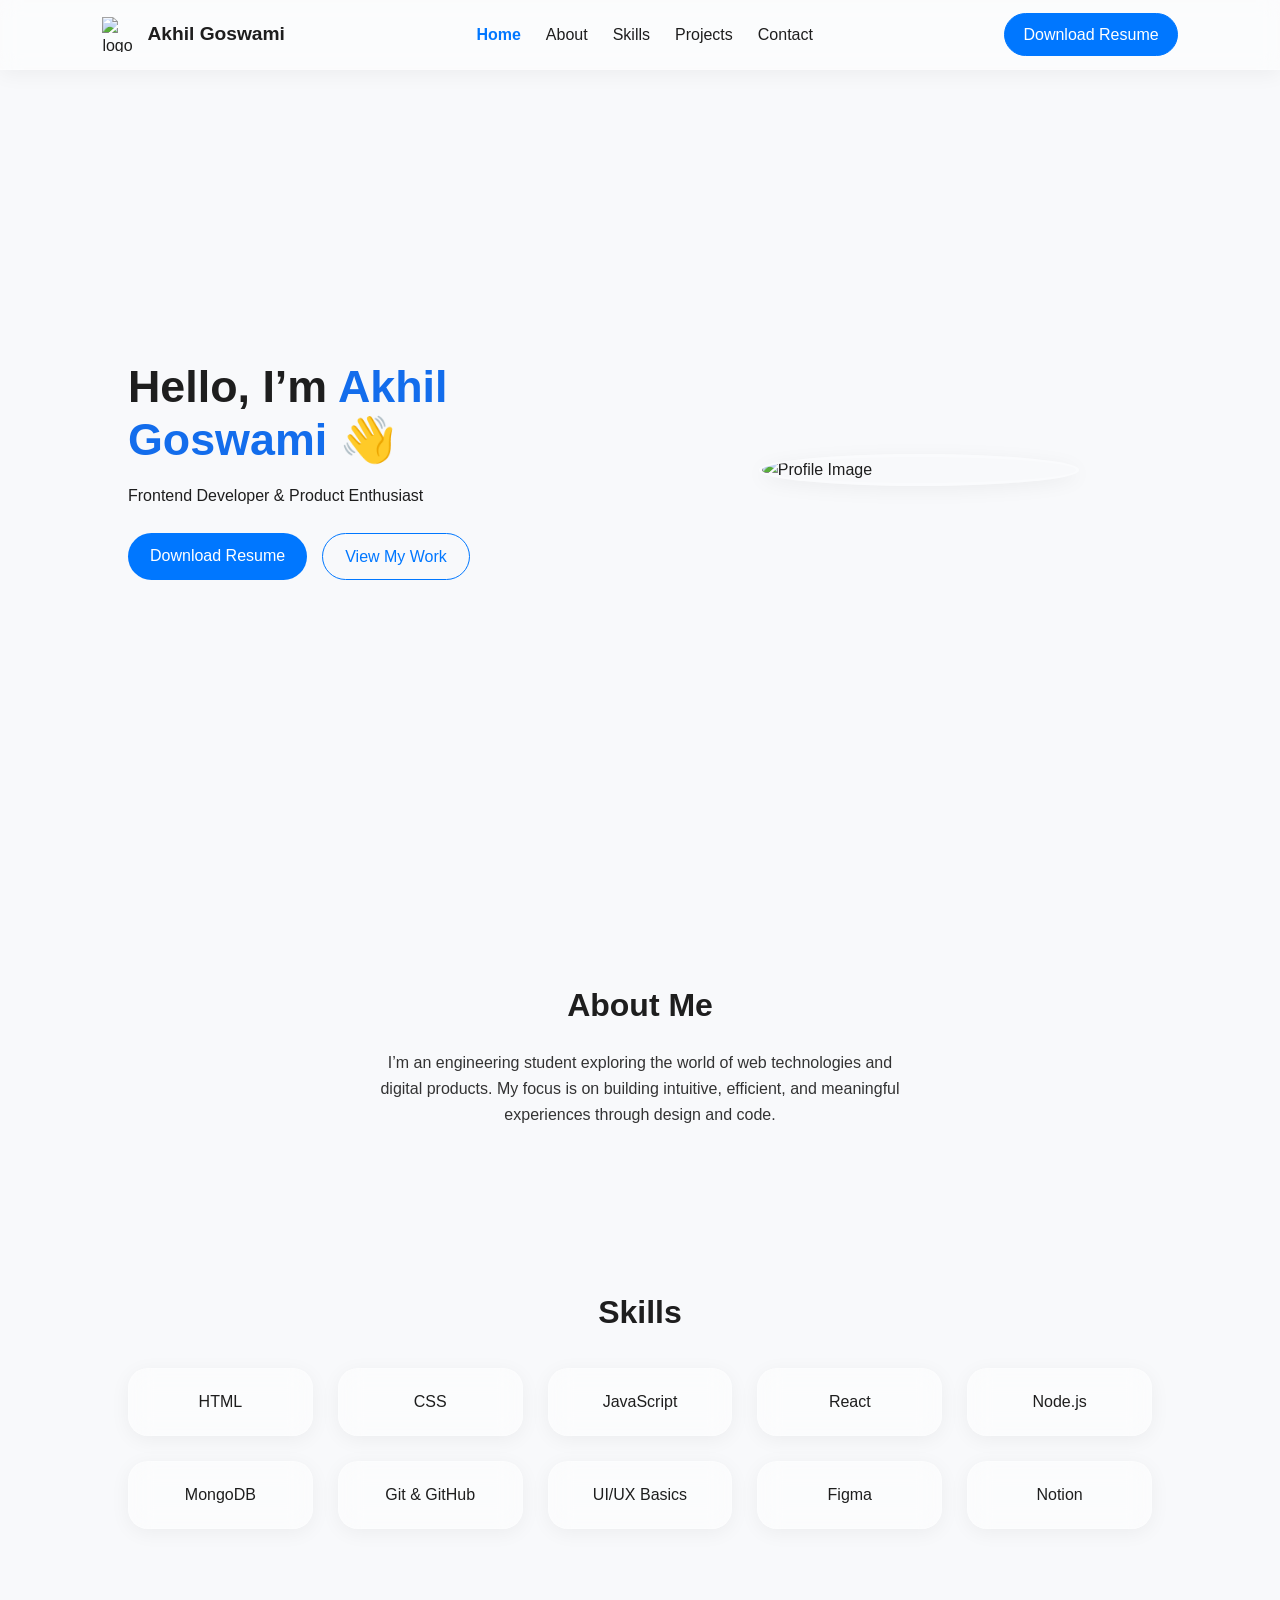
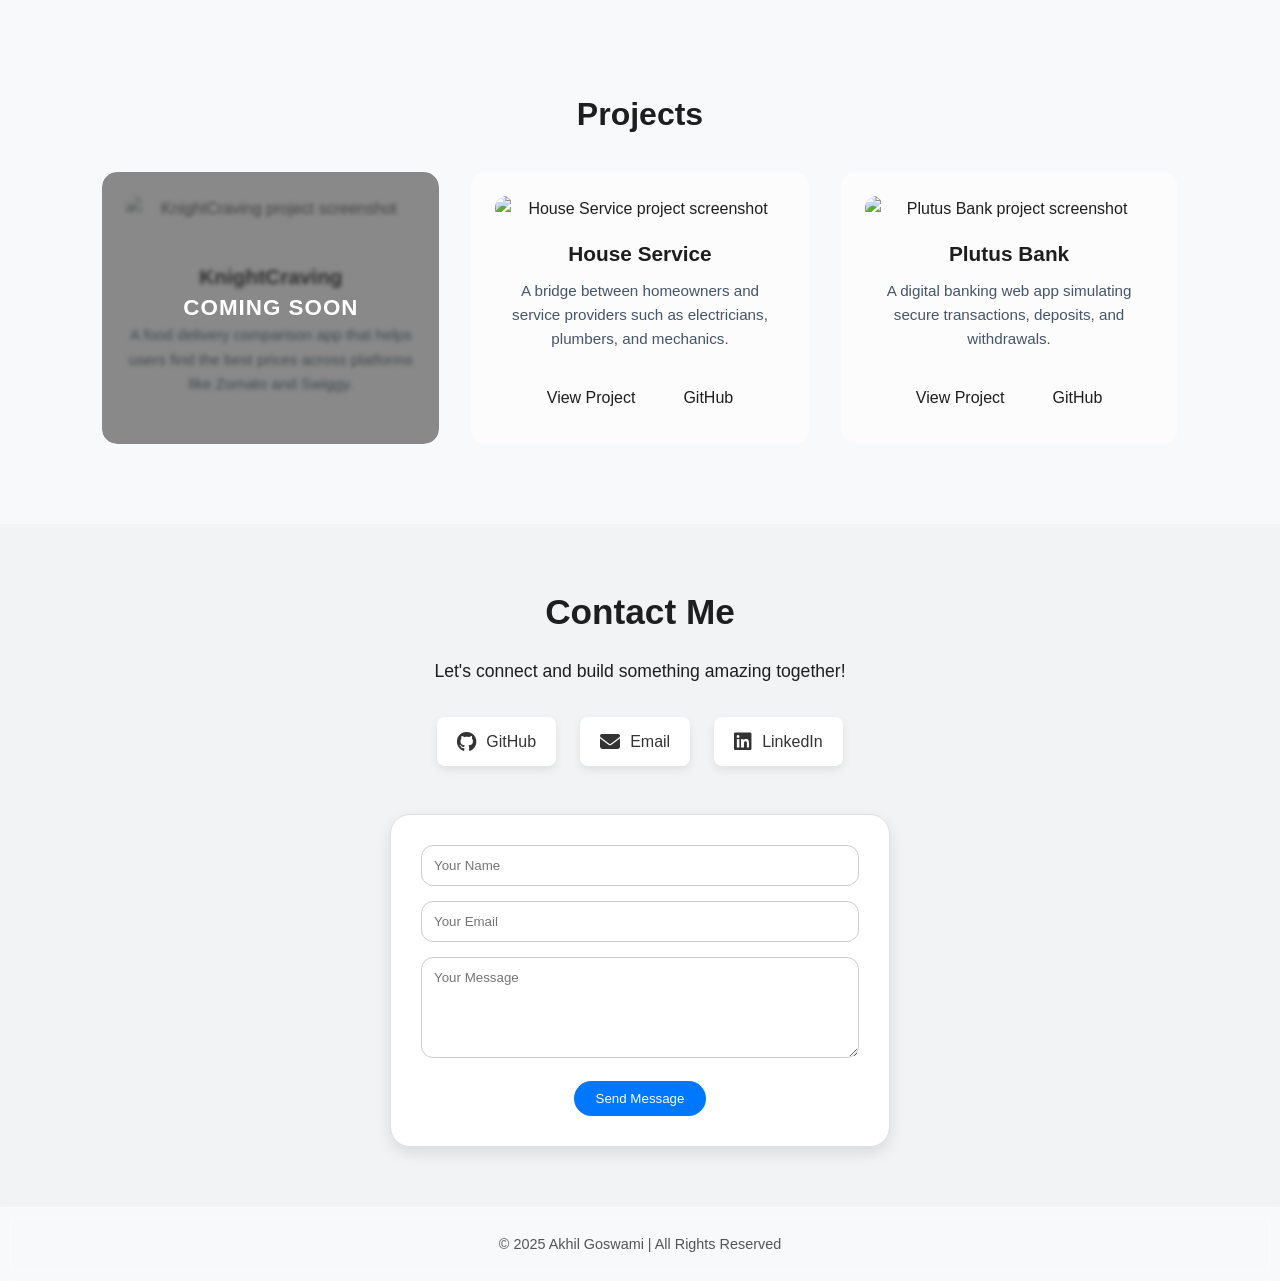
==== index.html @ 834f009c "Upload files" ====
<!DOCTYPE html>
<html lang="en">
<head>
  <meta charset="UTF-8" />
  <meta name="viewport" content="width=device-width, initial-scale=1.0" />
  <title>Akhil Goswami - Portfolio</title>
  <link rel="stylesheet" href="style.css">
  <link rel="shortcut icon" href="Assets/android-chrome-512x512.png" type="image/x-icon">
  <link rel="stylesheet" href="https://cdnjs.cloudflare.com/ajax/libs/font-awesome/6.5.0/css/all.min.css">
  <link rel="stylesheet" href="https://cdnjs.cloudflare.com/ajax/libs/font-awesome/6.5.0/css/all.min.css"
/>

</head>
<body>
  <!-- === NAVBAR === -->
  <header>
    <div class="logo">
      <img src="Assets/android-chrome-512x512.png" alt="logo">
      <h3>Akhil Goswami</h3>
    </div>
    <div class="nav-links">
      <a href="#home">Home</a>
      <a href="#about">About</a>
      <a href="#skills">Skills</a>
      <a href="#projects">Projects</a>
      <a href="#contact">Contact</a>
    </div>
    <a href="resume.pdf" class="resume-btn" download>Download Resume</a>
  </header>

  <!-- === HERO SECTION === -->
  <section id="home">
    <div class="hero-text">
      <h1>Hello, I’m <span style="color: #136dec;">Akhil Goswami</span> 👋</h1>
      <p>Frontend Developer & Product Enthusiast</p>
      <div class="hero-btns">
        <a href="resume.pdf" download>Download Resume</a>
        <a href="#projects">View My Work</a>
      </div>
    </div>
    <div class="hero-image">
      <img src="Assets/home_page_photo.png" alt="Profile Image" />
    </div>
  </section>

  <!-- === ABOUT SECTION === -->
  <section id="about">
    <h2>About Me</h2>
    <p>
      I’m an engineering student exploring the world of web technologies and digital products. My focus is on building intuitive, efficient, and meaningful experiences through design and code.
    </p>
  </section>

  <!-- === SKILLS SECTION === -->
  <section id="skills">
    <h2>Skills</h2>
    <div class="skills-grid">
      <div class="skill-card">HTML</div>
      <div class="skill-card">CSS</div>
      <div class="skill-card">JavaScript</div>
      <div class="skill-card">React</div>
      <div class="skill-card">Node.js</div>
      <div class="skill-card">MongoDB</div>
      <div class="skill-card">Git & GitHub</div>
      <div class="skill-card">UI/UX Basics</div>
      <div class="skill-card">Figma</div>
      <div class="skill-card">Notion</div>
    </div>
  </section>

  <!-- === PROJECTS SECTION === -->
  <section class="projects" id="projects">
    <h1 class="projects-h1">Projects</h1>
    <div class="projects-container">
        <div class="project-card wip">
          <img src="Assets/knhighCraving.jpeg" alt="KnightCraving project screenshot" class="project-img">
          <div class="overlay">Coming Soon</div>
          <h2 class="project-h2">KnightCraving</h2>
          <p class="project-p">A food delivery comparison app that helps users find the best prices across platforms like Zomato and Swiggy.</p>
        </div>
        <div class="project-card">
          <img src="Assets/house.png" alt="House Service project screenshot" class="project-img">
          <h2 class="project-h2">House Service</h2>
          <p class="project-p">A bridge between homeowners and service providers such as electricians, plumbers, and mechanics.</p>
          <div class="project-buttons">
              <a href="#" class="view-btn">View Project</a>
              <a href="#" class="github-btn">GitHub</a>
          </div>
        </div>
        <div class="project-card">
          <img src="Assets/bank.png" alt="Plutus Bank project screenshot" class="project-img">
          <h2 class="project-h2">Plutus Bank</h2>
          <p class="project-p">A digital banking web app simulating secure transactions, deposits, and withdrawals.</p>
          <div class="project-buttons">
              <a href="#" class="view-btn">View Project</a>
              <a href="#" class="github-btn">GitHub</a>
          </div>
        </div>
    </div>
  </section>

  <!-- === CONTACT SECTION === -->
<section id="contact">
  <h2>Contact Me</h2>
  <p>Let's connect and build something amazing together!</p>

  <!-- Contact Links -->
  <div class="contact-links">
    <a href="https://github.com/&#x41;&#x6B;&#x68;&#x69;&#x6C;&#x70;&#x61;&#x72;&#x69;&#x47;&#x6F;&#x73;&#x77;&#x61;&#x6D;&#x69;" target="_blank">
      <i class="fab fa-github"></i> GitHub
    </a>
    <a href="https://mail.google.com/mail/?view=cm&to=&#x61;&#x6B;&#x68;&#x69;&#x6C;&#x70;&#x61;&#x72;&#x69;&#x6B;&#x67;&#x6F;&#x73;&#x77;&#x61;&#x6D;&#x69;&commat;&#x67;&#x6D;&#x61;&#x69;&#x6C;&period;&#x63;&#x6F;&#x6D;" target="_blank">
    <i class="fas fa-envelope"></i> Email
    </a>
    <a href="https://www.linkedin.com/in/&#x61;&#x6B;&#x68;&#x69;&#x6C;&#x70;&#x61;&#x72;&#x69;&#x2D;&#x67;&#x6F;&#x73;&#x77;&#x61;&#x6D;&#x69;/" target="_blank">
      <i class="fab fa-linkedin"></i> LinkedIn
    </a>
  </div>

  <!-- Contact Form -->
  <div class="contact-form">
    <form>
      <input type="text" placeholder="Your Name" required>
      <input type="email" placeholder="Your Email" required>
      <textarea placeholder="Your Message" rows="5" required></textarea>
      <button type="submit">Send Message</button>
    </form>
  </div>
</section>
    

  <!-- === FOOTER === -->
  <footer>
    © 2025 Akhil Goswami | All Rights Reserved
  </footer>
  <script src="script.js"></script>
</body>
</html>
---- style.css ----
/* === GLOBAL STYLES === */
:root {
    --accent: #0077ff;
    --bg-light: #f8f9fb;
    --text-dark: #1e1e1e;
    --glass-bg: rgba(255, 255, 255, 0.45);
    --border-glass: rgba(255, 255, 255, 0.3);
    --shadow-glass: 0 4px 20px rgba(0, 0, 0, 0.05);
    --transition: all 0.3s ease;
}

* {
    margin: 0;
    padding: 0;
    box-sizing: border-box;
    font-family: "Poppins", sans-serif;
    scroll-behavior: smooth;
}

body {
    background: var(--bg-light);
    color: var(--text-dark);
    line-height: 1.6;
}

a {
    text-decoration: none;
    color: var(--text-dark);
}

h2 {
    font-size: 2rem;
    margin-bottom: 1.2rem;
    text-align: center;
}

section {
    padding: 80px 10%;
    position: relative;
}

/* === NAVBAR === */
header {
    position: fixed;
    top: 0;
    width: 100%;
    background: var(--glass-bg);
    backdrop-filter: blur(10px);
    border-bottom: 1px solid var(--border-glass);
    box-shadow: var(--shadow-glass);
    z-index: 1000;
    display: flex;
    align-items: center;
    justify-content: space-between;
    padding: 0.8rem 8%;
}

.logo {
    display: flex;
    align-items: center;
    gap: 10px;
}

.logo img {
    height: 35px;
    width: 35px;
}

.logo h3 {
    font-weight: 600;
    font-size: 1.2rem;
}

.nav-links {
    display: flex;
    align-items: center;
    gap: 25px;
}

.nav-links a {
    position: relative;
    transition: var(--transition);
}

.nav-links a::after {
    content: "";
    position: absolute;
    width: 0%;
    height: 2px;
    background: var(--accent);
    left: 0;
    bottom: -4px;
    transition: var(--transition);
}

.nav-links a:hover::after {
    width: 100%;
}

.resume-btn {
    padding: 8px 18px;
    border-radius: 25px;
    border: 1px solid var(--accent);
    color: white;
    background: var(--accent);
    transition: var(--transition);
}

.resume-btn:hover {
    background: transparent;
    color: var(--accent);
}

.nav-links a.active {
  color: #0077ff;
  font-weight: bold;
}


/* === HERO SECTION === */
#home {
    min-height: 100vh;
    display: flex;
    align-items: center;
    justify-content: space-between;
    flex-wrap: wrap;
    gap: 40px;
    padding-top: 120px;
}

.hero-text {
    flex: 1 1 45%;
    max-width: 600px;
}

.hero-text h1 {
    font-size: 2.8rem;
    margin-bottom: 1rem;
    font-weight: 800;
    line-height: 1.2;
}

.hero-text p {
    margin-bottom: 1.5rem;
}

.hero-btns {
    display: flex;
    gap: 15px;
}

.hero-btns a {
    padding: 10px 22px;
    border-radius: 30px;
    font-weight: 500;
    transition: var(--transition);
}

.hero-btns a:first-child {
    background: var(--accent);
    color: #fff;
}

.hero-btns a:first-child:hover {
    background: transparent;
    border: 1px solid var(--accent);
    color: var(--accent);
}

.hero-btns a:last-child {
    border: 1px solid var(--accent);
    color: var(--accent);
}

.hero-btns a:last-child:hover {
    background: var(--accent);
    color: white;
}

.hero-image {
    flex: 1 1 40%;
    display: flex;
    justify-content: center;
}

.hero-image img {
    width: 320px;
    border-radius: 50%;
    border: 3px solid var(--border-glass);
    box-shadow: var(--shadow-glass);
    transition: transform 0.4s ease;
}

.hero-image img:hover {
    transform: scale(1.05);
}

/* === ABOUT SECTION === */
#about {
    text-align: center;
    max-width: 800px;
    margin: 0 auto;
}

#about p {
    font-size: 1rem;
    opacity: 0.9;
}

/* === SKILLS SECTION === */
#skills .skills-grid {
    display: grid;
    grid-template-columns: repeat(auto-fit, minmax(150px, 1fr));
    gap: 25px;
    margin-top: 30px;
}

.skill-card {
    background: var(--glass-bg);
    backdrop-filter: blur(12px);
    border: 1px solid var(--border-glass);
    border-radius: 20px;
    text-align: center;
    padding: 20px 10px;
    box-shadow: var(--shadow-glass);
    transition: var(--transition);
}

.skill-card:hover {
    transform: translateY(-5px);
    box-shadow: 0 8px 30px rgba(0, 0, 0, 0.08);
}

/* =========================================================
   PROJECTS SECTION - UPDATED WITH IMAGES & BUTTONS
   ========================================================= */
.projects {
  padding: 5rem 8%;
  text-align: center;
}

.projects-h1 {
  font-size: 2rem;
  margin-bottom: 2rem;
}

.projects-container {
  display: grid;
  grid-template-columns: repeat(auto-fit, minmax(280px, 1fr));
  gap: 2rem;
}

.project-card {
  background: var(--glass-bg);
  border: 1px solid var(--glass-border);
  border-radius: 15px;
  padding: 1.5rem;
  box-shadow: 0 5px 15px var(--shadow-color);
  transition: var(--transition);
  display: flex;
  flex-direction: column;
  justify-content: space-between;
  align-items: center;
}

.project-card:hover {
  transform: translateY(-5px);
}

.project-img {
  width: 100%;
  border-radius: 12px;
  margin-bottom: 1rem;
  box-shadow: 0 5px 15px var(--shadow-color);
  transition: transform 0.3s ease;
}

.project-img:hover {
  transform: scale(1.03);
}

.project-h2 {
  font-size: 1.3rem;
  margin-bottom: 0.5rem;
}

.project-p {
  color: #475569;
  margin-bottom: 1.5rem;
  font-size: 0.95rem;
}

.project-buttons {
  display: flex;
  justify-content: center;
  gap: 1rem;
}

.view-btn,
.github-btn {
  text-decoration: none;
  padding: 0.6rem 1rem;
  border-radius: 8px;
  border: 2px solid var(--primary-color);
  color: var(--primary-color);
  font-weight: 500;
  transition: var(--transition);
}

.view-btn:hover,
.github-btn:hover {
  color: #fff;
  transform: scale(1.05);
  background-color: var(--accent);
}

.project-card:hover .project-img {
  transform: scale(1.05);
  box-shadow: 0 8px 25px rgba(0,0,0,0.15);
}

/* === CONTACT SECTION === */
#contact {
  padding: 60px 10%;
  text-align: center;
  background: #f1f3f5;
}

#contact h2 {
  font-size: 2.2rem;
  color: var(--accent-dark);
  margin-bottom: 1rem;
}

#contact p {
  color: var(--text-secondary);
  font-size: 1.1rem;
  margin-bottom: 2rem;
}

/* Contact Links */
.contact-links {
  display: flex;
  justify-content: center;
  flex-wrap: wrap;
  gap: 1.5rem;
  margin-bottom: 3rem;
}

.contact-links a {
  display: flex;
  align-items: center;
  gap: 10px;
  text-decoration: none;
  background: white;
  padding: 12px 20px;
  border-radius: 8px;
  color: #333;
  box-shadow: 0 4px 10px rgba(0,0,0,0.08);
  transition: all 0.3s ease;
}

.contact-links a:hover {
  background: var(--accent);
  color: white;
  transform: translateY(-4px);
}

.contact-links i {
  font-size: 20px;
}

/* Contact Form */
.contact-form {
  display: flex;
  justify-content: center;
}

.contact-form form {
  width: 100%;
  max-width: 500px;
  background: #fff;
  padding: 30px;
  border-radius: 20px;
  border: 1px solid #e0e0e0;
  box-shadow: 0 6px 15px rgba(0,0,0,0.1);
}

.contact-form input,
.contact-form textarea {
  width: 100%;
  margin-bottom: 15px;
  padding: 12px;
  border-radius: 12px;
  border: 1px solid #ccc;
  outline: none;
  transition: all 0.3s ease;
}

.contact-form input:focus,
.contact-form textarea:focus {
  border-color: var(--accent);
  box-shadow: 0 0 5px var(--accent);
}

.contact-form button {
  background: var(--accent);
  color: #fff;
  padding: 10px 22px;
  border: none;
  border-radius: 25px;
  cursor: pointer;
  transition: all 0.3s ease;
}

.contact-form button:hover {
  background: transparent;
  color: var(--accent);
  border: 1px solid var(--accent);
}

/* === FOOTER === */
footer {
    text-align: center;
    padding: 25px 10%;
    font-size: 0.9rem;
    color: #555;
    border-top: 1px solid var(--border-glass);
    backdrop-filter: blur(8px);
}

/* === RESPONSIVE === */
@media (max-width: 768px) {
    #home {
    flex-direction: column;
    text-align: center;
    }

    .hero-text,
    .hero-image {
    flex: 1 1 100%;
    }

    header {
    flex-direction: column;
    gap: 10px;
    }
}

/* Work-in-progress (WIP) project card */
.project-card.wip {
  position: relative;
  overflow: hidden;
}

.project-card.wip .project-img {
  filter: grayscale(80%);
  opacity: 0.8;
  transition: all 0.4s ease;
}

.project-card.wip .overlay {
  position: absolute;
  top: 0;
  left: 0;
  width: 100%;
  height: 100%;
  background: rgba(60, 60, 60, 0.6);
  color: #fff;
  display: flex;
  align-items: center;
  justify-content: center;
  font-size: 1.4rem;
  font-weight: 600;
  text-transform: uppercase;
  letter-spacing: 1px;
  backdrop-filter: blur(2px);
  transition: all 0.4s ease;
}

/* Hover effect */
.project-card.wip:hover .overlay {
  background: rgba(60, 60, 60, 0.4);
  text-shadow: 0 0 10px rgba(255, 255, 255, 0.8);
}

.project-card.wip:hover .project-img {
  filter: grayscale(60%);
  opacity: 1;
}
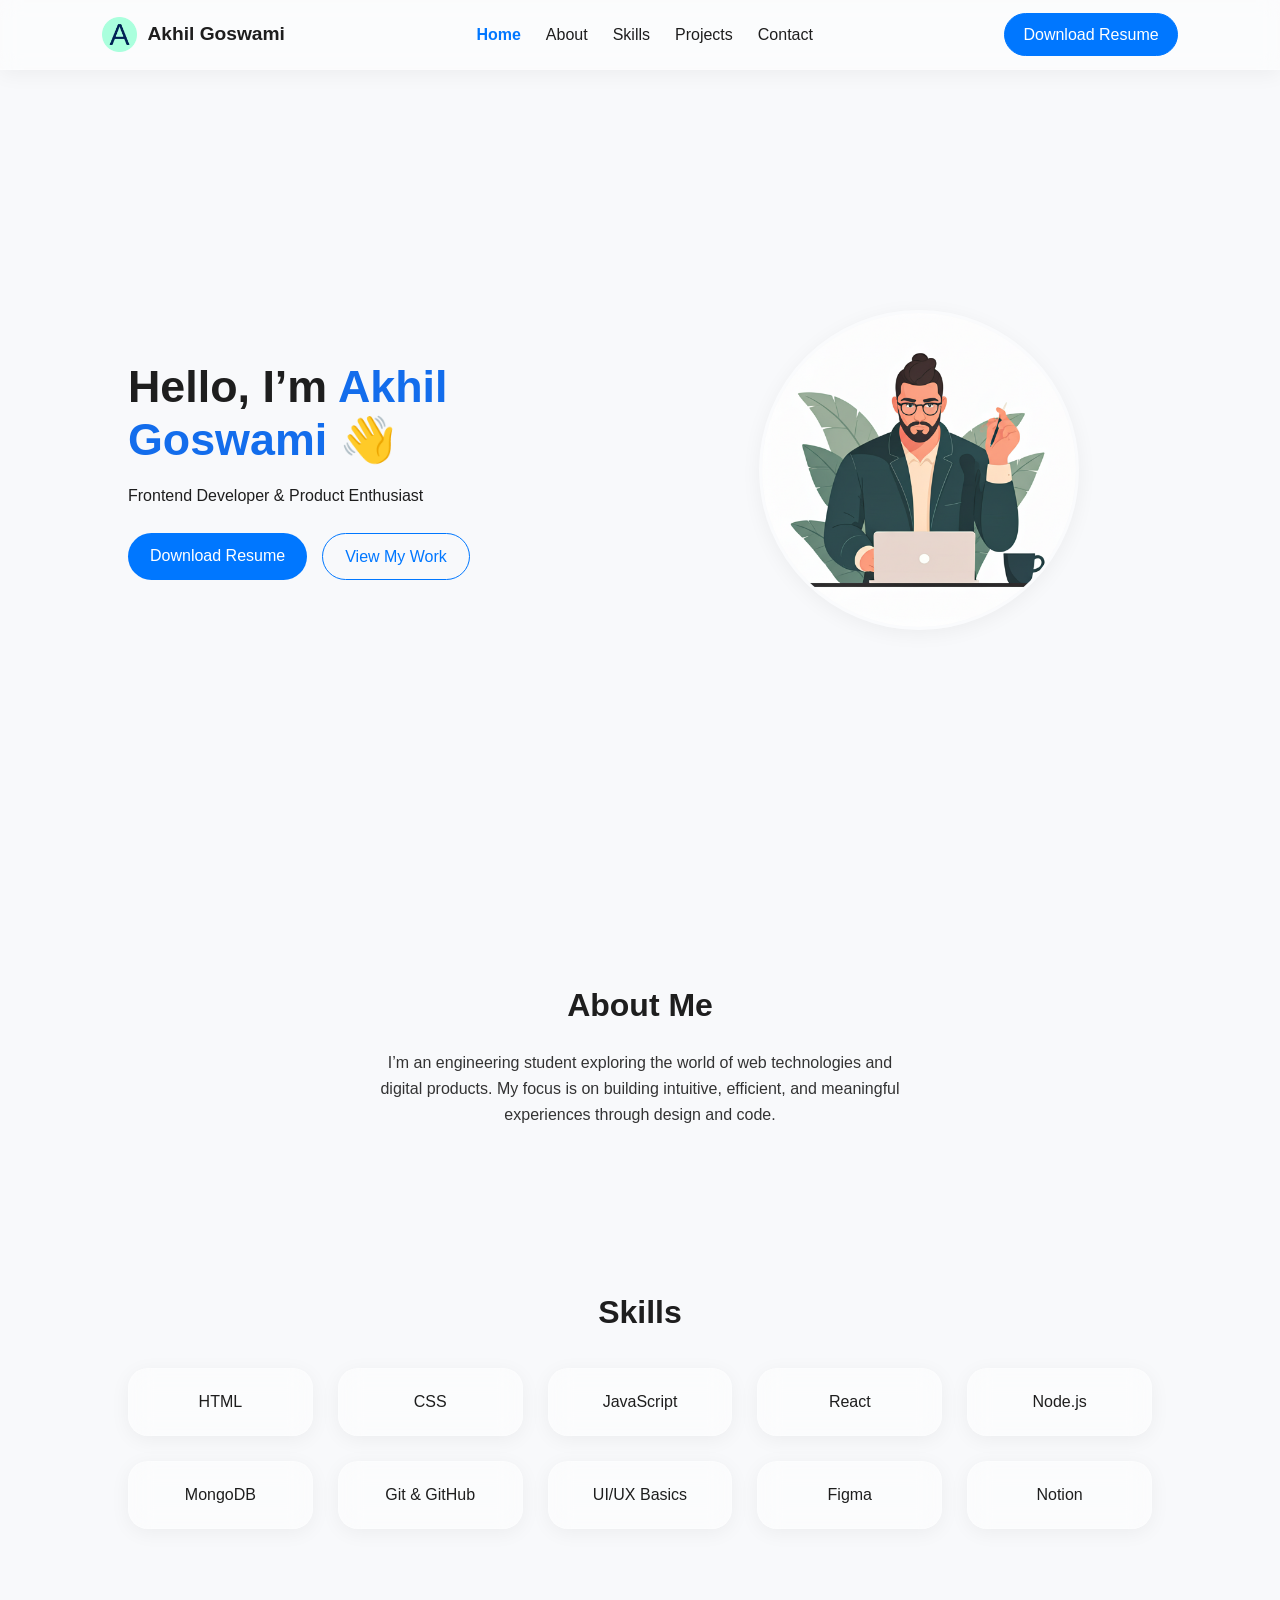
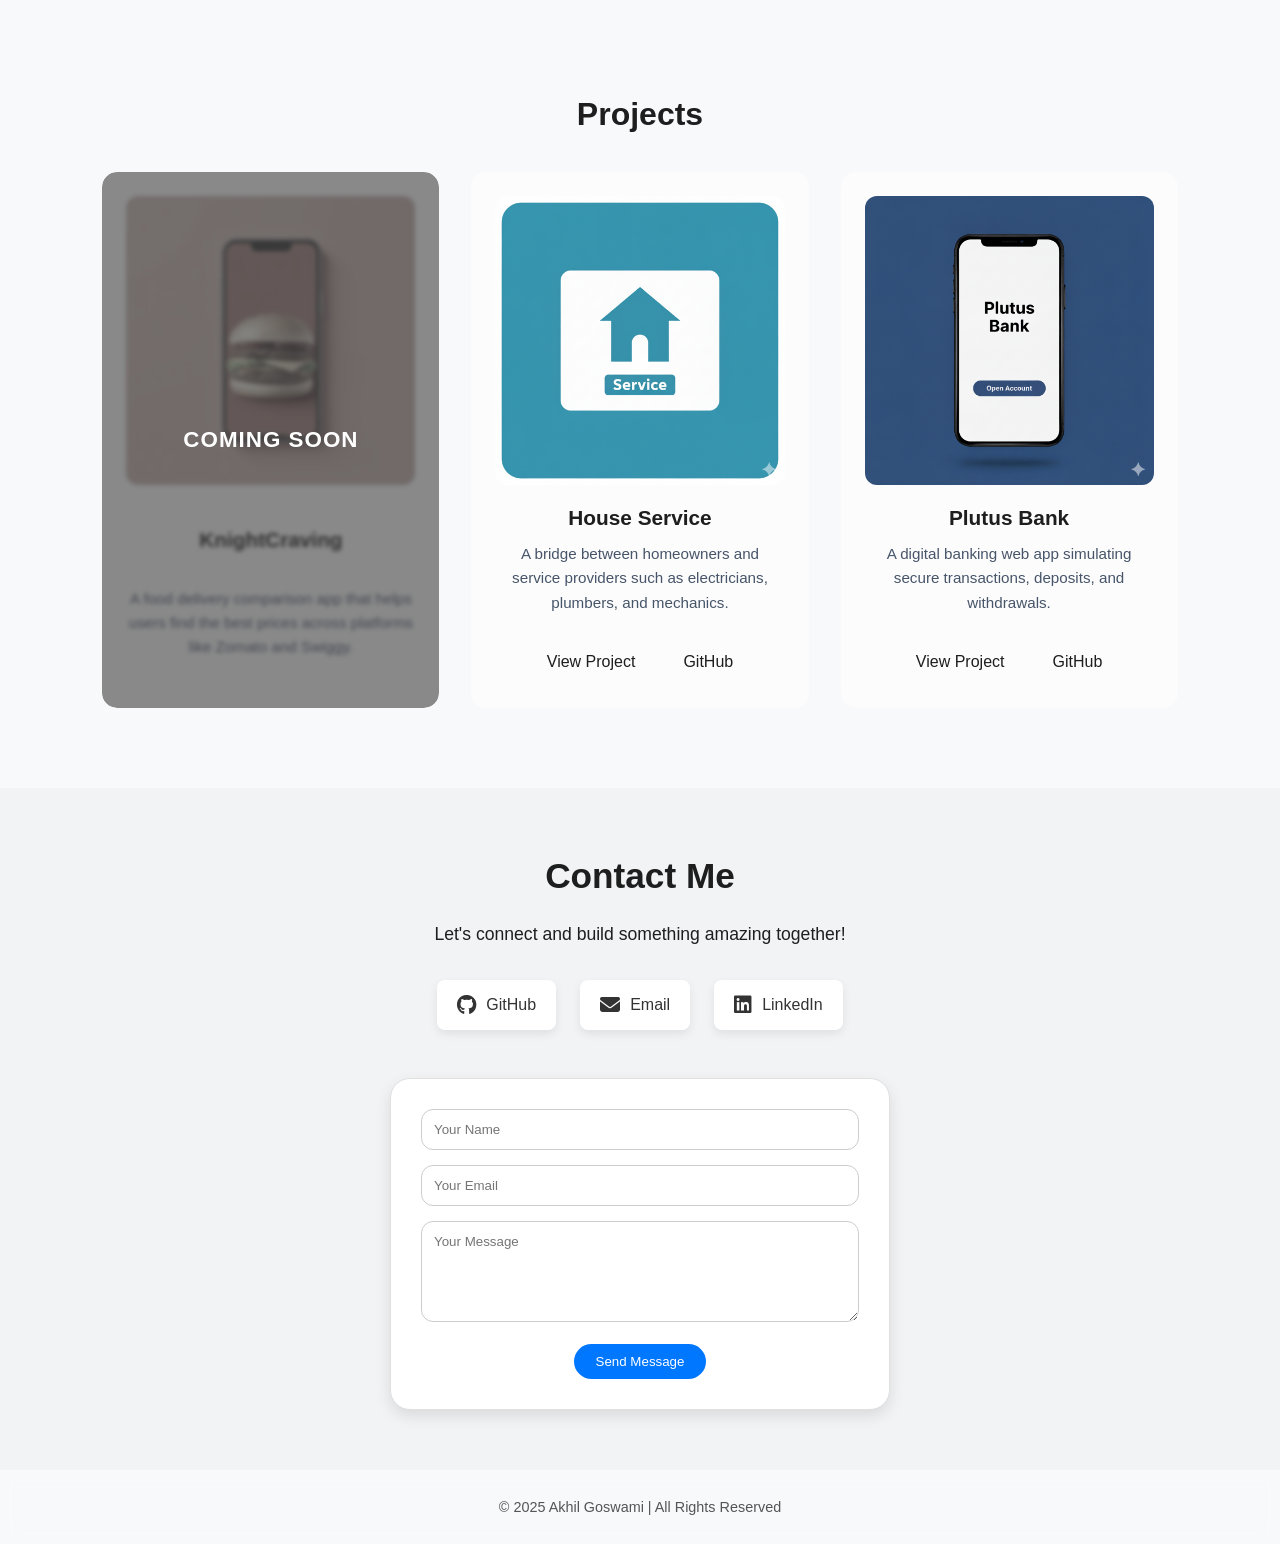
==== commit 32fe2545: "Update link" ====
--- a/index.html
+++ b/index.html
@@ -84,7 +84,7 @@
           <p class="project-p">A bridge between homeowners and service providers such as electricians, plumbers, and mechanics.</p>
           <div class="project-buttons">
               <a href="#" class="view-btn">View Project</a>
-              <a href="#" class="github-btn">GitHub</a>
+              <a href="https://github.com/AkhilpariGoswami/Local-Link" target="_blank" class="github-btn">GitHub</a>
           </div>
         </div>
         <div class="project-card">
@@ -93,7 +93,7 @@
           <p class="project-p">A digital banking web app simulating secure transactions, deposits, and withdrawals.</p>
           <div class="project-buttons">
               <a href="#" class="view-btn">View Project</a>
-              <a href="#" class="github-btn">GitHub</a>
+              <a href="https://github.com/AkhilpariGoswami/Plutus-Bank" target="_blank" class="github-btn">GitHub</a>
           </div>
         </div>
     </div>
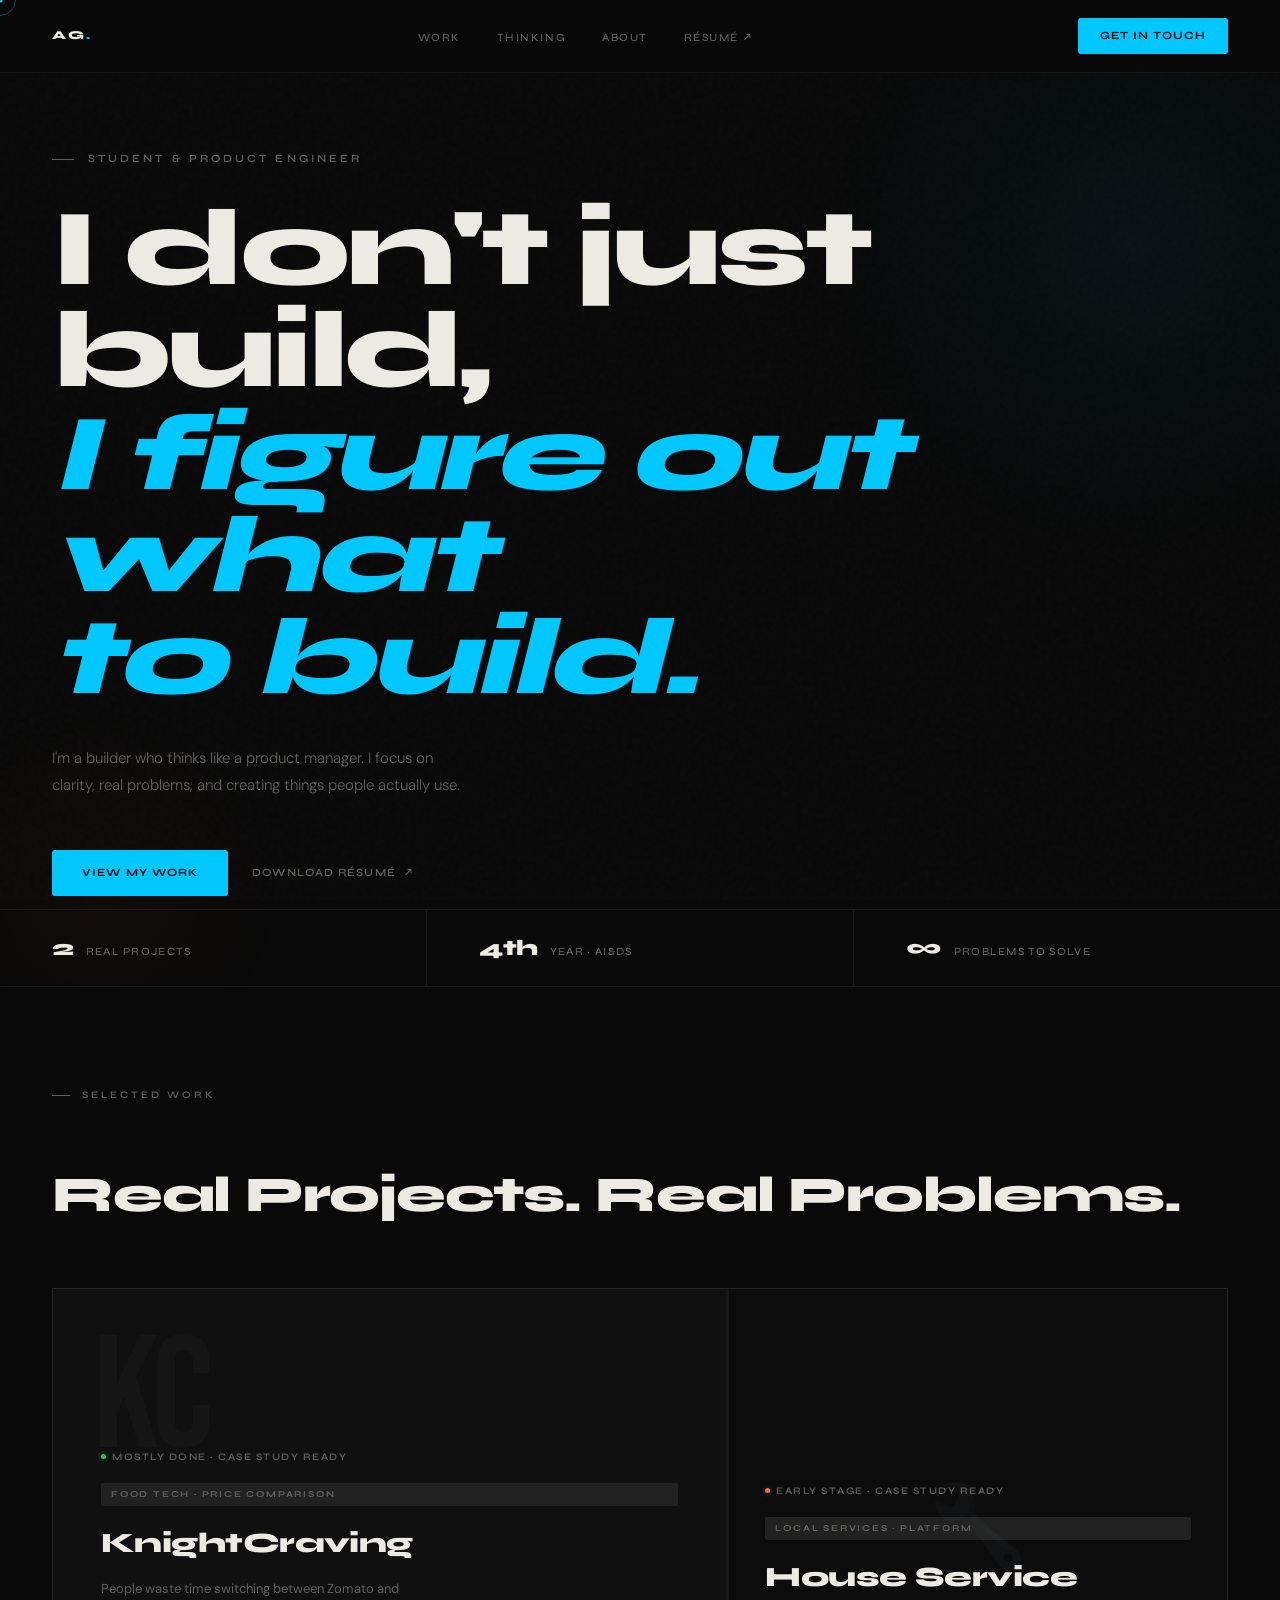
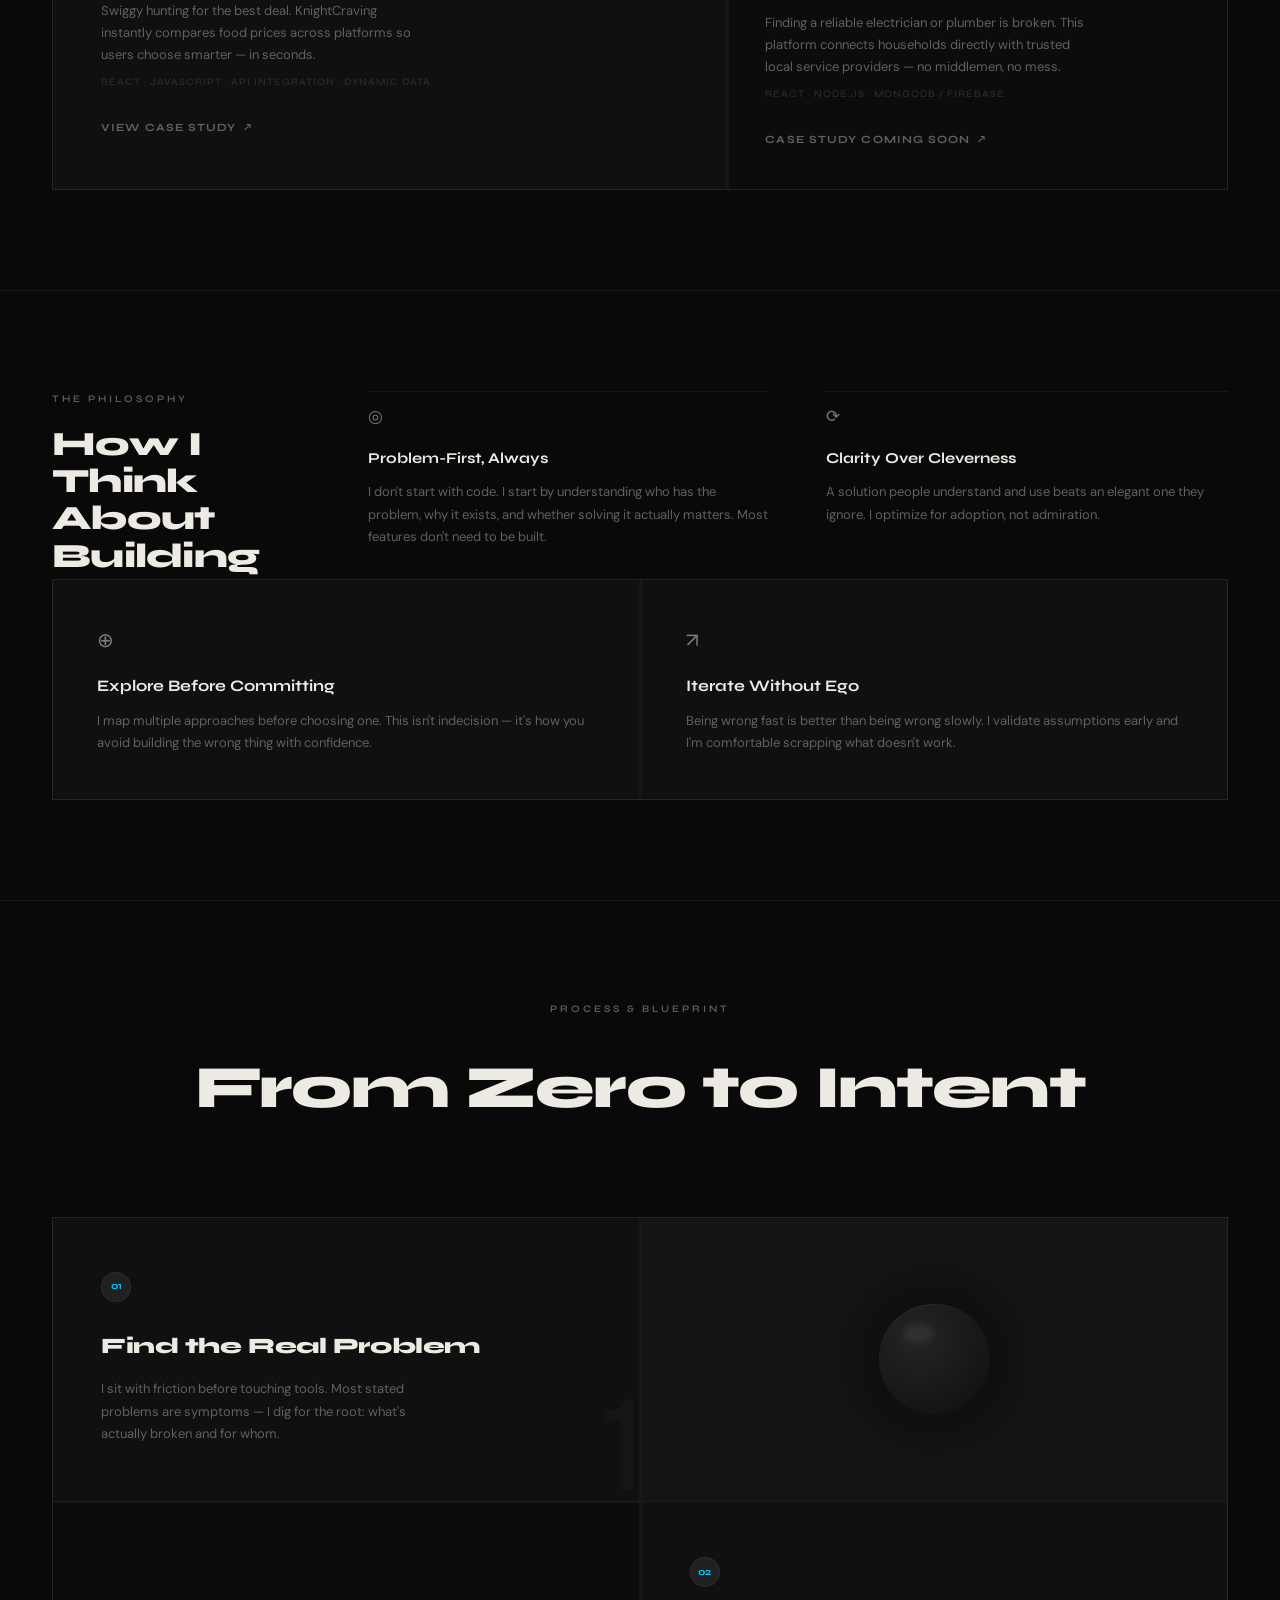
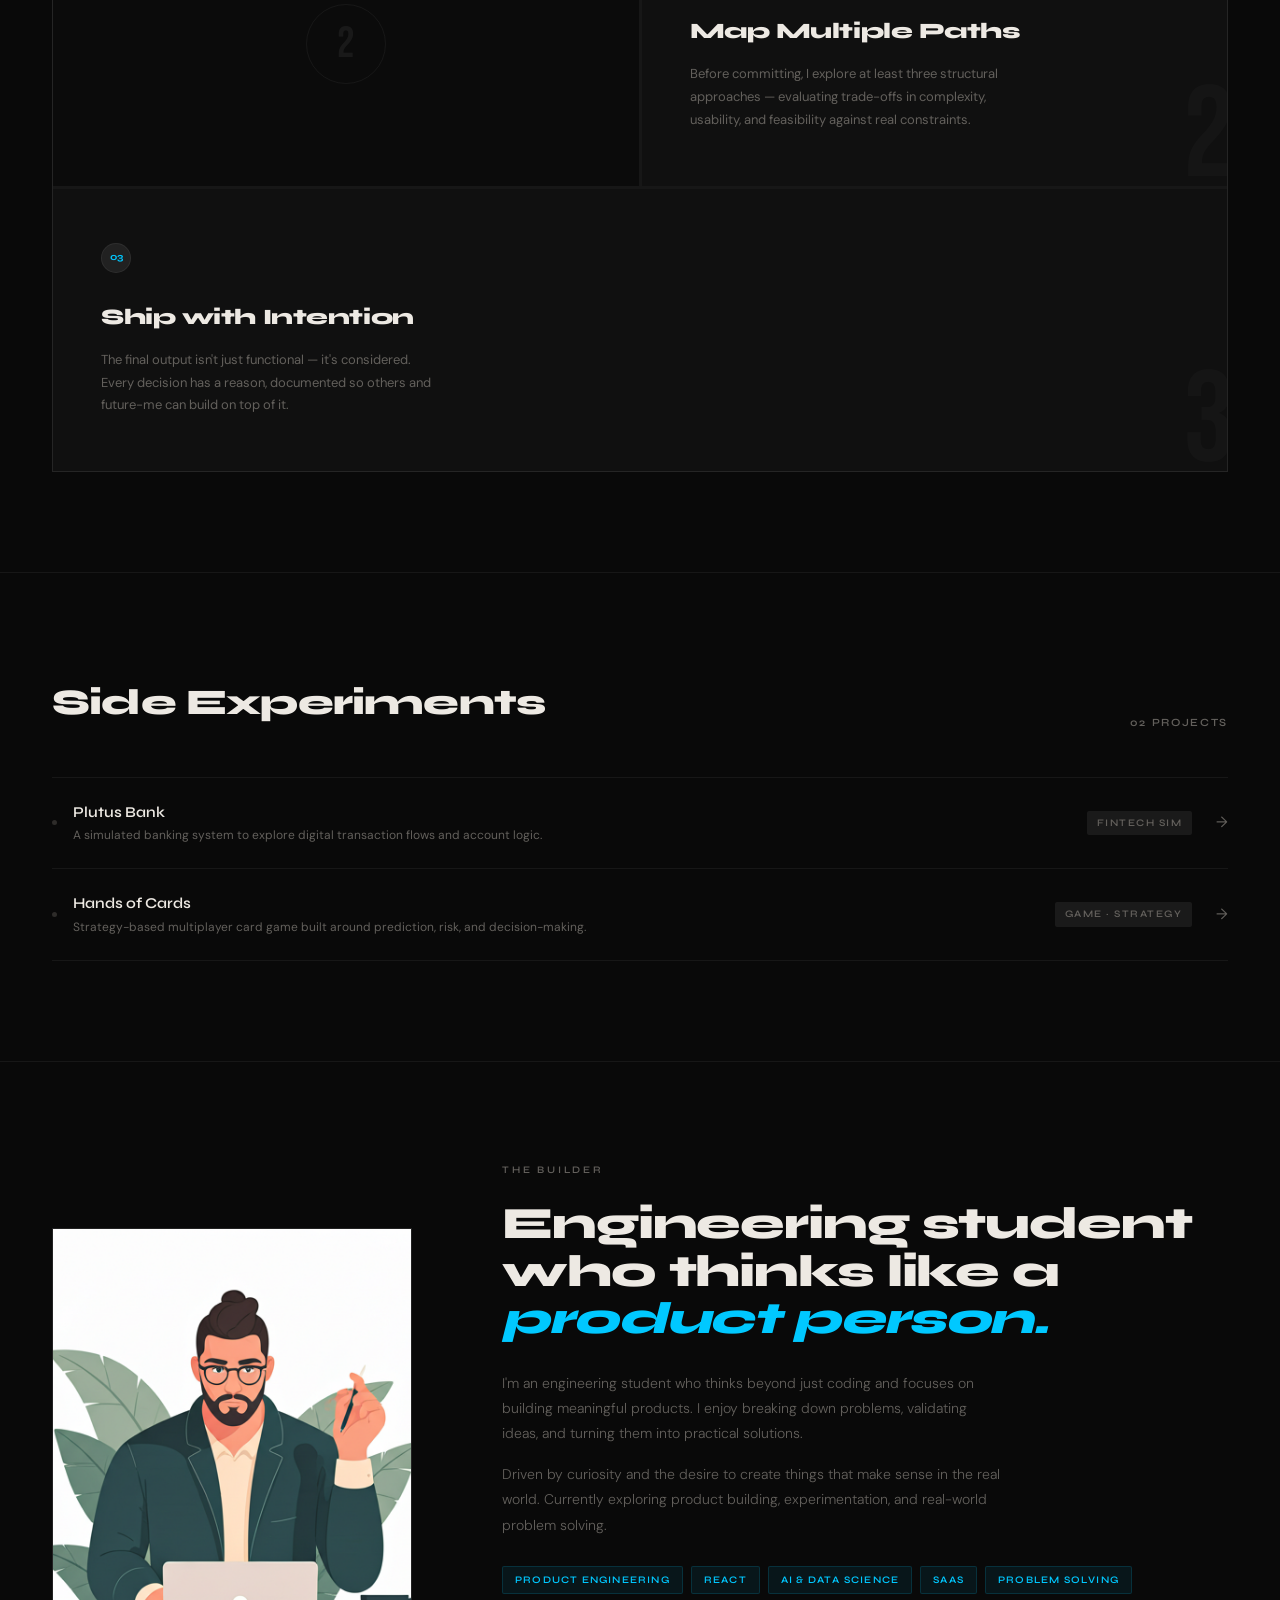
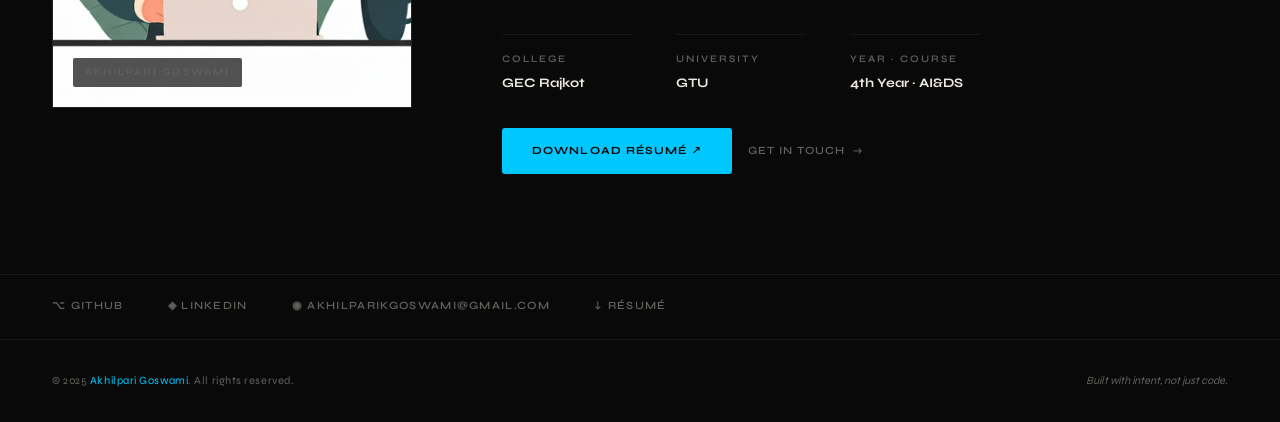
==== commit 6ed9776b: "new pages" ====
--- a/index.html
+++ b/index.html
@@ -1,138 +1,744 @@
-<!DOCTYPE html>
-<html lang="en">
-<head>
-  <meta charset="UTF-8" />
-  <meta name="viewport" content="width=device-width, initial-scale=1.0" />
-  <title>Akhil Goswami - Portfolio</title>
-  <link rel="stylesheet" href="style.css">
-  <link rel="shortcut icon" href="Assets/android-chrome-512x512.png" type="image/x-icon">
-  <link rel="stylesheet" href="https://cdnjs.cloudflare.com/ajax/libs/font-awesome/6.5.0/css/all.min.css">
-  <link rel="stylesheet" href="https://cdnjs.cloudflare.com/ajax/libs/font-awesome/6.5.0/css/all.min.css"
-/>
-
-</head>
-<body>
-  <!-- === NAVBAR === -->
-  <header>
-    <div class="logo">
-      <img src="Assets/android-chrome-512x512.png" alt="logo">
-      <h3>Akhil Goswami</h3>
-    </div>
-    <div class="nav-links">
-      <a href="#home">Home</a>
-      <a href="#about">About</a>
-      <a href="#skills">Skills</a>
-      <a href="#projects">Projects</a>
-      <a href="#contact">Contact</a>
-    </div>
-    <a href="resume.pdf" class="resume-btn" download>Download Resume</a>
-  </header>
-
-  <!-- === HERO SECTION === -->
-  <section id="home">
-    <div class="hero-text">
-      <h1>Hello, I’m <span style="color: #136dec;">Akhil Goswami</span> 👋</h1>
-      <p>Frontend Developer & Product Enthusiast</p>
-      <div class="hero-btns">
-        <a href="resume.pdf" download>Download Resume</a>
-        <a href="#projects">View My Work</a>
-      </div>
-    </div>
-    <div class="hero-image">
-      <img src="Assets/home_page_photo.png" alt="Profile Image" />
-    </div>
-  </section>
-
-  <!-- === ABOUT SECTION === -->
-  <section id="about">
-    <h2>About Me</h2>
-    <p>
-      I’m an engineering student exploring the world of web technologies and digital products. My focus is on building intuitive, efficient, and meaningful experiences through design and code.
-    </p>
-  </section>
-
-  <!-- === SKILLS SECTION === -->
-  <section id="skills">
-    <h2>Skills</h2>
-    <div class="skills-grid">
-      <div class="skill-card">HTML</div>
-      <div class="skill-card">CSS</div>
-      <div class="skill-card">JavaScript</div>
-      <div class="skill-card">React</div>
-      <div class="skill-card">Node.js</div>
-      <div class="skill-card">MongoDB</div>
-      <div class="skill-card">Git & GitHub</div>
-      <div class="skill-card">UI/UX Basics</div>
-      <div class="skill-card">Figma</div>
-      <div class="skill-card">Notion</div>
-    </div>
-  </section>
-
-  <!-- === PROJECTS SECTION === -->
-  <section class="projects" id="projects">
-    <h1 class="projects-h1">Projects</h1>
-    <div class="projects-container">
-        <div class="project-card wip">
-          <img src="Assets/knhighCraving.jpeg" alt="KnightCraving project screenshot" class="project-img">
-          <div class="overlay">Coming Soon</div>
-          <h2 class="project-h2">KnightCraving</h2>
-          <p class="project-p">A food delivery comparison app that helps users find the best prices across platforms like Zomato and Swiggy.</p>
-        </div>
-        <div class="project-card">
-          <img src="Assets/house.png" alt="House Service project screenshot" class="project-img">
-          <h2 class="project-h2">House Service</h2>
-          <p class="project-p">A bridge between homeowners and service providers such as electricians, plumbers, and mechanics.</p>
-          <div class="project-buttons">
-              <a href="#" class="view-btn">View Project</a>
-              <a href="https://github.com/AkhilpariGoswami/Local-Link" target="_blank" class="github-btn">GitHub</a>
-          </div>
-        </div>
-        <div class="project-card">
-          <img src="Assets/bank.png" alt="Plutus Bank project screenshot" class="project-img">
-          <h2 class="project-h2">Plutus Bank</h2>
-          <p class="project-p">A digital banking web app simulating secure transactions, deposits, and withdrawals.</p>
-          <div class="project-buttons">
-              <a href="#" class="view-btn">View Project</a>
-              <a href="https://github.com/AkhilpariGoswami/Plutus-Bank" target="_blank" class="github-btn">GitHub</a>
-          </div>
-        </div>
-    </div>
-  </section>
-
-  <!-- === CONTACT SECTION === -->
-<section id="contact">
-  <h2>Contact Me</h2>
-  <p>Let's connect and build something amazing together!</p>
-
-  <!-- Contact Links -->
-  <div class="contact-links">
-    <a href="https://github.com/&#x41;&#x6B;&#x68;&#x69;&#x6C;&#x70;&#x61;&#x72;&#x69;&#x47;&#x6F;&#x73;&#x77;&#x61;&#x6D;&#x69;" target="_blank">
-      <i class="fab fa-github"></i> GitHub
-    </a>
-    <a href="https://mail.google.com/mail/?view=cm&to=&#x61;&#x6B;&#x68;&#x69;&#x6C;&#x70;&#x61;&#x72;&#x69;&#x6B;&#x67;&#x6F;&#x73;&#x77;&#x61;&#x6D;&#x69;&commat;&#x67;&#x6D;&#x61;&#x69;&#x6C;&period;&#x63;&#x6F;&#x6D;" target="_blank">
-    <i class="fas fa-envelope"></i> Email
-    </a>
-    <a href="https://www.linkedin.com/in/&#x61;&#x6B;&#x68;&#x69;&#x6C;&#x70;&#x61;&#x72;&#x69;&#x2D;&#x67;&#x6F;&#x73;&#x77;&#x61;&#x6D;&#x69;/" target="_blank">
-      <i class="fab fa-linkedin"></i> LinkedIn
-    </a>
-  </div>
-
-  <!-- Contact Form -->
-  <div class="contact-form">
-    <form>
-      <input type="text" placeholder="Your Name" required>
-      <input type="email" placeholder="Your Email" required>
-      <textarea placeholder="Your Message" rows="5" required></textarea>
-      <button type="submit">Send Message</button>
-    </form>
-  </div>
-</section>
-    
-
-  <!-- === FOOTER === -->
-  <footer>
-    © 2025 Akhil Goswami | All Rights Reserved
-  </footer>
-  <script src="script.js"></script>
-</body>
-</html>
+<!DOCTYPE html>
+<html lang="en">
+<head>
+  <meta charset="UTF-8" />
+  <meta name="viewport" content="width=device-width, initial-scale=1.0"/>
+  <title>Akhilpari Goswami — Product Engineer</title>
+  <meta name="description" content="I don't just build, I figure out what to build. Product-minded engineering student at GEC Rajkot — building real products that solve real problems.">
+  <meta name="author" content="Akhilpari Goswami">
+  <meta name="keywords" content="Akhilpari Goswami, Product Engineer, GEC Rajkot, React Developer, AI DS, Portfolio">
+
+  <!-- Open Graph -->
+  <meta property="og:type" content="website">
+  <meta property="og:url" content="https://akhilpari.com/">
+  <meta property="og:title" content="Akhilpari Goswami — Product Engineer">
+  <meta property="og:description" content="I don't just build, I figure out what to build. Product-minded engineering student building real products that solve real problems.">
+  <meta property="og:image" content="https://akhilpari.com/og-image.png">
+
+  <!-- Twitter / X -->
+  <meta name="twitter:card" content="summary_large_image">
+  <meta name="twitter:url" content="https://akhilpari.com/">
+  <meta name="twitter:title" content="Akhilpari Goswami — Product Engineer">
+  <meta name="twitter:description" content="I don't just build, I figure out what to build.">
+  <meta name="twitter:image" content="https://akhilpari.com/og-image.png">
+
+  <!-- Canonical -->
+  <link rel="canonical" href="https://akhilpari.com/">
+  <link rel="preconnect" href="https://fonts.googleapis.com">
+  <link rel="preconnect" href="https://fonts.gstatic.com" crossorigin>
+  <link href="https://fonts.googleapis.com/css2?family=Bebas+Neue&family=Syne:wght@400;500;600;700;800&family=DM+Sans:ital,opsz,wght@0,9..40,300;0,9..40,400;0,9..40,500;1,9..40,300&display=swap" rel="stylesheet">
+  <style>
+    *, *::before, *::after { box-sizing: border-box; margin: 0; padding: 0; }
+
+    :root {
+      --bg: #090909;
+      --bg2: #101010;
+      --bg3: #141414;
+      --surface: #1a1a1a;
+      --surface2: #212121;
+      --border: rgba(255,255,255,0.06);
+      --text: #ede9e3;
+      --text-muted: #63605c;
+      --text-dim: #2e2c2a;
+      --accent: #00c8ff;
+      --accent-warm: #ff6b35;
+      --accent-glow: rgba(0,200,255,0.12);
+      --font-display: 'Bebas Neue', sans-serif;
+      --font-body: 'DM Sans', sans-serif;
+      --font-ui: 'Syne', sans-serif;
+      --radius: 3px;
+    }
+
+    html { scroll-behavior: smooth; }
+
+    body {
+      background: var(--bg);
+      color: var(--text);
+      font-family: var(--font-body);
+      font-size: 15px;
+      line-height: 1.65;
+      overflow-x: hidden;
+      cursor: none;
+    }
+
+    /* ── Cursor ── */
+    #cursor { position: fixed; top: 0; left: 0; z-index: 9999; pointer-events: none; }
+    .cursor-dot {
+      width: 5px; height: 5px;
+      background: var(--accent); border-radius: 50%;
+      transform: translate(-50%, -50%);
+    }
+    .cursor-ring {
+      position: absolute; top: 0; left: 0;
+      width: 32px; height: 32px;
+      border: 1px solid rgba(0,200,255,0.35); border-radius: 50%;
+      transform: translate(-50%, -50%);
+      transition: width .25s, height .25s, border-color .25s, background .25s;
+    }
+    .cursor-ring.hovered {
+      width: 48px; height: 48px;
+      border-color: var(--accent);
+      background: rgba(0,200,255,0.04);
+    }
+
+    /* ── Noise ── */
+    body::before {
+      content: '';
+      position: fixed; inset: 0; z-index: 0;
+      background-image: url("data:image/svg+xml,%3Csvg viewBox='0 0 200 200' xmlns='http://www.w3.org/2000/svg'%3E%3Cfilter id='n'%3E%3CfeTurbulence type='fractalNoise' baseFrequency='0.85' numOctaves='4' stitchTiles='stitch'/%3E%3C/filter%3E%3Crect width='100%25' height='100%25' filter='url(%23n)'/%3E%3C/svg%3E");
+      opacity: 0.022; pointer-events: none;
+    }
+
+    /* ── Nav ── */
+    nav {
+      position: fixed; top: 0; left: 0; right: 0; z-index: 200;
+      display: flex; align-items: center; justify-content: space-between;
+      padding: 18px 52px;
+      background: rgba(9,9,9,0.85);
+      backdrop-filter: blur(16px);
+      border-bottom: 1px solid var(--border);
+    }
+    .nav-logo {
+      font-family: var(--font-ui); font-weight: 800;
+      font-size: 12px; letter-spacing: 0.22em; text-transform: uppercase;
+      color: var(--text); text-decoration: none;
+    }
+    .nav-logo span { color: var(--accent); }
+    .nav-links { display: flex; align-items: center; gap: 36px; list-style: none; }
+    .nav-links a {
+      font-family: var(--font-ui); font-size: 11px; font-weight: 500;
+      letter-spacing: 0.14em; text-transform: uppercase;
+      color: var(--text-muted); text-decoration: none; transition: color .2s;
+    }
+    .nav-links a:hover { color: var(--text); }
+    .nav-cta {
+      font-family: var(--font-ui); font-size: 11px; font-weight: 700;
+      letter-spacing: 0.1em; text-transform: uppercase;
+      color: var(--bg); background: var(--accent);
+      padding: 9px 22px; border-radius: var(--radius);
+      text-decoration: none; transition: box-shadow .3s, transform .2s;
+    }
+    .nav-cta:hover { box-shadow: 0 0 24px rgba(0,200,255,.35); transform: translateY(-1px); }
+
+    /* ── Hero ── */
+    .hero {
+      min-height: 100vh; padding: 150px 52px 90px;
+      display: flex; flex-direction: column; justify-content: center;
+      border-bottom: 1px solid var(--border);
+      position: relative; overflow: hidden;
+    }
+    .hero-orb {
+      position: absolute; top: -80px; right: -180px;
+      width: 650px; height: 650px;
+      background: radial-gradient(circle, rgba(0,200,255,.055) 0%, transparent 68%);
+      pointer-events: none; animation: orb 7s ease-in-out infinite;
+    }
+    .hero-orb2 {
+      position: absolute; bottom: -100px; left: -100px;
+      width: 400px; height: 400px;
+      background: radial-gradient(circle, rgba(255,107,53,.04) 0%, transparent 65%);
+      pointer-events: none; animation: orb 9s ease-in-out infinite reverse;
+    }
+    @keyframes orb { 0%,100%{transform:scale(1) translate(0,0)} 50%{transform:scale(1.08) translate(20px,-20px)} }
+
+    .hero-eyebrow {
+      font-family: var(--font-ui); font-size: 11px; font-weight: 600;
+      letter-spacing: .28em; text-transform: uppercase;
+      color: var(--text-muted); margin-bottom: 30px;
+      display: flex; align-items: center; gap: 14px;
+    }
+    .hero-eyebrow::before { content:''; width:22px; height:1px; background:var(--text-muted); }
+
+    .hero-headline {
+      font-family: var(--font-ui);
+      font-size: clamp(48px, 8.5vw, 112px);
+      font-weight: 800; line-height: .94; letter-spacing: -.035em;
+      max-width: 900px; margin-bottom: 36px;
+    }
+    .hero-headline em { font-style: italic; color: var(--accent); display: block; }
+
+    .hero-sub {
+      max-width: 420px; font-size: 15px; color: var(--text-muted);
+      line-height: 1.75; margin-bottom: 52px; font-weight: 300;
+    }
+    .hero-actions { display: flex; align-items: center; gap: 24px; }
+    .btn-primary {
+      font-family: var(--font-ui); font-size: 11px; font-weight: 700;
+      letter-spacing: .1em; text-transform: uppercase;
+      color: var(--bg); background: var(--accent);
+      padding: 14px 30px; border-radius: var(--radius); text-decoration: none;
+      transition: box-shadow .3s, transform .2s;
+    }
+    .btn-primary:hover { box-shadow: 0 0 32px rgba(0,200,255,.4); transform: translateY(-2px); }
+    .btn-ghost {
+      font-family: var(--font-ui); font-size: 11px; font-weight: 600;
+      letter-spacing: .1em; text-transform: uppercase;
+      color: var(--text-muted); text-decoration: none;
+      display: flex; align-items: center; gap: 8px; transition: color .2s;
+    }
+    .btn-ghost:hover { color: var(--text); }
+    .btn-ghost .arr { transition: transform .2s; }
+    .btn-ghost:hover .arr { transform: translateX(5px); }
+
+    .hero-stats {
+      position: absolute; bottom: 0; left: 0; right: 0;
+      display: flex; border-top: 1px solid var(--border);
+    }
+    .hero-stat {
+      flex: 1; padding: 20px 52px;
+      border-right: 1px solid var(--border);
+      display: flex; align-items: baseline; gap: 12px;
+    }
+    .hero-stat:last-child { border-right: none; }
+    .stat-num {
+      font-family: var(--font-ui); font-size: 22px; font-weight: 800;
+      letter-spacing: -.02em; color: var(--text);
+    }
+    .stat-label {
+      font-family: var(--font-ui); font-size: 11px; font-weight: 500;
+      letter-spacing: .12em; text-transform: uppercase; color: var(--text-muted);
+    }
+
+    /* ── Section label ── */
+    .section-label {
+      font-family: var(--font-ui); font-size: 10px; font-weight: 600;
+      letter-spacing: .3em; text-transform: uppercase; color: var(--text-muted);
+      display: flex; align-items: center; gap: 12px; margin-bottom: 50px;
+    }
+    .section-label::before { content:''; width:18px; height:1px; background:var(--text-muted); }
+
+    /* ── Projects ── */
+    .projects { padding: 100px 52px; border-bottom: 1px solid var(--border); }
+    .projects-header { margin-bottom: 52px; }
+    .projects-title {
+      font-family: var(--font-ui); font-size: clamp(30px,4vw,50px);
+      font-weight: 800; letter-spacing: -.025em;
+    }
+
+    .bento {
+      display: grid; grid-template-columns: 1.15fr .85fr;
+      gap: 3px; background: var(--border); border: 1px solid var(--border);
+    }
+    .bento-item {
+      background: var(--bg2); position: relative; overflow: hidden;
+      cursor: pointer; transition: background .35s;
+    }
+    .bento-item:hover { background: var(--bg3); }
+    .bento-item:hover .proj-tag-bar { background: var(--accent); color: var(--bg); }
+    .bento-item:hover .project-arrow { transform: translate(4px,-4px); }
+
+    .proj-main {
+      padding: 52px 48px;
+      display: flex; flex-direction: column; justify-content: flex-end;
+      min-height: 500px;
+    }
+    .proj-main .proj-bg-text {
+      position: absolute; top: 30px; left: 40px;
+      font-family: var(--font-display); font-size: 160px; line-height: 1;
+      color: rgba(255,255,255,.025); letter-spacing: -4px;
+      user-select: none; pointer-events: none;
+    }
+    .proj-main::before {
+      content: ''; position: absolute; top: 0; left: 0;
+      width: 3px; height: 0; background: var(--accent);
+      transition: height .5s ease;
+    }
+    .bento-item:hover .proj-main::before { height: 100%; }
+
+    .proj-secondary {
+      padding: 40px 36px;
+      display: flex; flex-direction: column; justify-content: flex-end;
+      min-height: 500px; background: #0c0c0c;
+    }
+    .proj-secondary .proj-bg-icon {
+      position: absolute; top: 50%; left: 50%;
+      transform: translate(-50%,-60%);
+      font-size: 80px; opacity: .04;
+      pointer-events: none; user-select: none;
+    }
+
+    .proj-status {
+      display: inline-flex; align-items: center; gap: 6px;
+      font-family: var(--font-ui); font-size: 10px; font-weight: 600;
+      letter-spacing: .15em; text-transform: uppercase;
+      color: var(--text-muted); margin-bottom: 18px;
+    }
+    .status-dot { width: 5px; height: 5px; border-radius: 50%; }
+    .status-dot.live { background: #22c55e; box-shadow: 0 0 6px rgba(34,197,94,.5); }
+    .status-dot.concept { background: var(--accent-warm); box-shadow: 0 0 6px rgba(255,107,53,.4); }
+
+    .proj-tag-bar {
+      display: inline-block;
+      font-family: var(--font-ui); font-size: 9px; font-weight: 700;
+      letter-spacing: .2em; text-transform: uppercase;
+      color: var(--text-muted); background: var(--surface2);
+      padding: 4px 10px; border-radius: 2px; margin-bottom: 14px;
+      transition: background .3s, color .3s;
+    }
+    .proj-name {
+      font-family: var(--font-ui); font-size: 28px; font-weight: 800;
+      letter-spacing: -.02em; margin-bottom: 12px;
+    }
+    .proj-desc { font-size: 13px; color: var(--text-muted); line-height: 1.7; margin-bottom: 8px; max-width: 320px; }
+    .proj-stack {
+      font-family: var(--font-ui); font-size: 10px; font-weight: 500;
+      letter-spacing: .1em; text-transform: uppercase;
+      color: var(--text-dim); margin-bottom: 28px;
+    }
+    .proj-link {
+      font-family: var(--font-ui); font-size: 11px; font-weight: 700;
+      letter-spacing: .1em; text-transform: uppercase;
+      color: var(--text-muted); text-decoration: none;
+      display: inline-flex; align-items: center; gap: 6px; transition: color .2s;
+    }
+    .proj-link:hover { color: var(--accent); }
+    .project-arrow { transition: transform .25s; display: inline-block; }
+
+    /* ── Philosophy ── */
+    .philosophy { padding: 100px 52px; border-bottom: 1px solid var(--border); }
+    .phil-top {
+      display: grid; grid-template-columns: 260px 1fr 1fr;
+      gap: 56px; margin-bottom: 4px;
+    }
+    .phil-section-tag {
+      font-family: var(--font-ui); font-size: 10px; font-weight: 600;
+      letter-spacing: .3em; text-transform: uppercase; color: var(--text-muted); margin-bottom: 18px;
+    }
+    .phil-title {
+      font-family: var(--font-ui); font-size: 34px; font-weight: 800;
+      letter-spacing: -.022em; line-height: 1.1;
+    }
+    .phil-card { padding-top: 10px; border-top: 1px solid var(--border); }
+    .phil-card-icon { font-size: 17px; opacity: .5; margin-bottom: 16px; }
+    .phil-card-title { font-family: var(--font-ui); font-size: 15px; font-weight: 700; margin-bottom: 10px; }
+    .phil-card-text { font-size: 13px; color: var(--text-muted); line-height: 1.75; }
+
+    .phil-grid {
+      display: grid; grid-template-columns: 1fr 1fr;
+      gap: 3px; background: var(--border); border: 1px solid var(--border); margin-top: 3px;
+    }
+    .phil-grid-item {
+      background: var(--bg2); padding: 44px; transition: background .3s;
+    }
+    .phil-grid-item:hover { background: var(--bg3); }
+
+    /* ── Process ── */
+    .process { padding: 100px 52px; border-bottom: 1px solid var(--border); }
+    .process-header { text-align: center; margin-bottom: 80px; }
+    .process-eyebrow {
+      font-family: var(--font-ui); font-size: 10px; font-weight: 600;
+      letter-spacing: .3em; text-transform: uppercase; color: var(--text-muted); margin-bottom: 20px;
+    }
+    .process-title {
+      font-family: var(--font-ui); font-size: clamp(34px,5vw,60px);
+      font-weight: 800; letter-spacing: -.03em;
+    }
+    .process-grid {
+      display: grid; grid-template-columns: 1fr 1fr;
+      gap: 3px; background: var(--border); border: 1px solid var(--border);
+    }
+    .process-cell {
+      background: var(--bg2); padding: 54px 48px;
+      position: relative; overflow: hidden;
+    }
+    .process-cell-visual {
+      background: var(--bg3); display: flex; align-items: center; justify-content: center; min-height: 260px;
+    }
+    .process-num-bg {
+      position: absolute; bottom: -16px; right: -8px;
+      font-family: var(--font-display); font-size: 130px; line-height: 1;
+      color: rgba(255,255,255,.025); user-select: none; pointer-events: none;
+    }
+    .process-badge {
+      width: 30px; height: 30px; border-radius: 50%;
+      background: var(--surface2); border: 1px solid var(--border);
+      display: flex; align-items: center; justify-content: center;
+      font-family: var(--font-ui); font-size: 10px; font-weight: 700; color: var(--accent);
+      margin-bottom: 26px;
+    }
+    .process-step-title {
+      font-family: var(--font-ui); font-size: 22px; font-weight: 800;
+      letter-spacing: -.02em; margin-bottom: 14px;
+    }
+    .process-step-text { font-size: 13px; color: var(--text-muted); line-height: 1.75; max-width: 340px; }
+
+    .orb3d {
+      width: 110px; height: 110px; border-radius: 50%;
+      background: radial-gradient(circle at 35% 30%, #252525 0%, #0e0e0e 100%);
+      box-shadow: 0 0 60px rgba(0,0,0,.8), inset 0 1px 0 rgba(255,255,255,.05), 0 0 20px rgba(0,200,255,.05);
+      position: relative;
+    }
+    .orb3d::after {
+      content: ''; position: absolute; top: 18%; left: 22%; width: 28%; height: 18%;
+      background: rgba(255,255,255,.06); border-radius: 50%; filter: blur(3px);
+    }
+
+    /* ── Experiments ── */
+    .experiments { padding: 100px 52px; border-bottom: 1px solid var(--border); }
+    .exp-header {
+      display: flex; align-items: flex-end; justify-content: space-between; margin-bottom: 44px;
+    }
+    .experiments-title {
+      font-family: var(--font-ui); font-size: 36px; font-weight: 800; letter-spacing: -.022em;
+    }
+    .exp-count {
+      font-family: var(--font-ui); font-size: 11px; font-weight: 600;
+      letter-spacing: .15em; text-transform: uppercase; color: var(--text-muted);
+    }
+    .exp-item {
+      display: grid; grid-template-columns: 1fr auto auto;
+      align-items: center; gap: 24px; padding: 22px 0;
+      border-top: 1px solid var(--border); cursor: pointer; transition: padding-left .3s;
+    }
+    .exp-item:last-child { border-bottom: 1px solid var(--border); }
+    .exp-item:hover { padding-left: 10px; }
+    .exp-item:hover .exp-arrow { color: var(--accent); transform: translateX(4px); }
+    .exp-left { display: flex; align-items: center; gap: 16px; }
+    .exp-dot { width: 5px; height: 5px; border-radius: 50%; background: var(--text-dim); flex-shrink: 0; }
+    .exp-name { font-family: var(--font-ui); font-size: 15px; font-weight: 600; }
+    .exp-desc { font-size: 12px; color: var(--text-muted); margin-top: 2px; }
+    .exp-tag {
+      font-family: var(--font-ui); font-size: 10px; font-weight: 600;
+      letter-spacing: .15em; text-transform: uppercase; color: var(--text-muted);
+      background: var(--surface); padding: 4px 10px; border-radius: 2px;
+    }
+    .exp-arrow { color: var(--text-muted); font-size: 15px; transition: color .2s, transform .2s; }
+
+    /* ── About ── */
+    .about {
+      padding: 100px 52px;
+      display: grid; grid-template-columns: 360px 1fr;
+      gap: 90px; align-items: center; border-bottom: 1px solid var(--border);
+    }
+    .about-photo-wrap {
+      width: 100%; aspect-ratio: 3/4;
+      background: var(--bg3); border: 1px solid var(--border); overflow: hidden; position: relative;
+    }
+    .photo-bg {
+      width: 100%; height: 100%;
+      background: linear-gradient(160deg, #161616, #0a0a0a);
+      display: flex; align-items: center; justify-content: center;
+      font-family: var(--font-display); font-size: 180px; color: rgba(255,255,255,.015); user-select: none;
+    }
+    .photo-label {
+      position: absolute; bottom: 20px; left: 20px;
+      font-family: var(--font-ui); font-size: 10px; font-weight: 600;
+      letter-spacing: .2em; text-transform: uppercase; color: var(--text-muted);
+      background: rgba(9,9,9,.7); padding: 6px 12px; border-radius: 2px;
+      backdrop-filter: blur(8px);
+    }
+    .about-tag {
+      font-family: var(--font-ui); font-size: 10px; font-weight: 600;
+      letter-spacing: .28em; text-transform: uppercase; color: var(--text-muted); margin-bottom: 22px;
+    }
+    .about-heading {
+      font-family: var(--font-ui); font-size: clamp(30px,3.5vw,46px);
+      font-weight: 800; letter-spacing: -.025em; line-height: 1.06; margin-bottom: 28px;
+    }
+    .about-heading em { font-style: italic; color: var(--accent); }
+    .about-text {
+      font-size: 14px; color: var(--text-muted); line-height: 1.8; margin-bottom: 16px;
+      max-width: 500px; font-weight: 300;
+    }
+    .about-focus { display: flex; flex-wrap: wrap; gap: 8px; margin: 28px 0 40px; }
+    .focus-chip {
+      font-family: var(--font-ui); font-size: 10px; font-weight: 600;
+      letter-spacing: .12em; text-transform: uppercase; color: var(--accent);
+      background: rgba(0,200,255,.07); border: 1px solid rgba(0,200,255,.15);
+      padding: 5px 12px; border-radius: 2px;
+    }
+    .about-creds { display: flex; gap: 44px; flex-wrap: wrap; }
+    .cred { border-top: 1px solid var(--border); padding-top: 16px; min-width: 130px; }
+    .cred-label {
+      font-family: var(--font-ui); font-size: 10px; font-weight: 600;
+      letter-spacing: .2em; text-transform: uppercase; color: var(--text-muted); margin-bottom: 6px;
+    }
+    .cred-value { font-family: var(--font-ui); font-size: 13px; font-weight: 700; line-height: 1.4; }
+
+    /* ── Social strip ── */
+    .social-strip {
+      padding: 0 52px; display: flex; align-items: center; border-bottom: 1px solid var(--border);
+    }
+    .social-link {
+      font-family: var(--font-ui); font-size: 11px; font-weight: 600;
+      letter-spacing: .12em; text-transform: uppercase;
+      color: var(--text-muted); text-decoration: none;
+      padding: 22px 0; margin-right: 44px;
+      display: flex; align-items: center; gap: 8px;
+      border-bottom: 2px solid transparent; transition: color .2s, border-color .2s;
+    }
+    .social-link:hover { color: var(--text); border-bottom-color: var(--accent); }
+
+    /* ── Footer ── */
+    footer {
+      padding: 32px 52px;
+      display: flex; align-items: center; justify-content: space-between;
+    }
+    .footer-copy { font-family: var(--font-ui); font-size: 11px; color: var(--text-muted); letter-spacing: .05em; }
+    .footer-copy span { color: var(--accent); }
+    .footer-right { font-family: var(--font-ui); font-size: 11px; color: var(--text-muted); font-style: italic; }
+
+    /* ── Reveal ── */
+    .reveal { opacity: 0; transform: translateY(24px); transition: opacity .65s ease, transform .65s ease; }
+    .reveal.visible { opacity: 1; transform: translateY(0); }
+    .d1 { transition-delay: .1s; } .d2 { transition-delay: .22s; }
+    .d3 { transition-delay: .36s; } .d4 { transition-delay: .5s; }
+
+    ::-webkit-scrollbar { width: 3px; }
+    ::-webkit-scrollbar-track { background: var(--bg); }
+    ::-webkit-scrollbar-thumb { background: var(--surface2); border-radius: 2px; }
+
+    @media (max-width: 960px) {
+      nav { padding: 16px 24px; }
+      .nav-links { display: none; }
+      .hero { padding: 120px 24px 110px; }
+      .hero-stats { position: static; flex-wrap: wrap; }
+      .hero-stat { padding: 18px 24px; border-bottom: 1px solid var(--border); }
+      .projects,.philosophy,.process,.experiments,.about,.social-strip,footer { padding-left: 24px; padding-right: 24px; }
+      .bento,.phil-grid,.process-grid { grid-template-columns: 1fr; }
+      .phil-top { grid-template-columns: 1fr; gap: 40px; }
+      .about { grid-template-columns: 1fr; }
+      .about-photo-wrap { max-width: 280px; }
+    }
+  </style>
+</head>
+<body>
+
+<div id="cursor">
+  <div class="cursor-dot"></div>
+  <div class="cursor-ring"></div>
+</div>
+
+<!-- NAV -->
+<nav>
+  <a href="/" class="nav-logo">AG<span>.</span></a>
+  <ul class="nav-links">
+    <li><a href="#work">Work</a></li>
+    <li><a href="#thinking">Thinking</a></li>
+    <li><a href="#about">About</a></li>
+    <li><a href="/resume.pdf" target="_blank" rel="noopener">Résumé ↗</a></li>
+  </ul>
+  <a href="contact.html" target="_blank" rel="noopener noreferrer" class="nav-cta">Get in Touch</a>
+</nav>
+
+<!-- HERO -->
+<section class="hero" id="home">
+  <div class="hero-orb"></div>
+  <div class="hero-orb2"></div>
+  <div class="hero-eyebrow reveal">Student &amp; Product Engineer</div>
+  <h1 class="hero-headline reveal d1">
+    I don't just build,<br>
+    <em>I figure out what<br>to build.</em>
+  </h1>
+  <p class="hero-sub reveal d2">
+    I'm a builder who thinks like a product manager. I focus on clarity, real problems, and creating things people actually use.
+  </p>
+  <div class="hero-actions reveal d3">
+    <a href="#work" class="btn-primary">View My Work</a>
+    <a href="/resume.pdf" target="_blank" rel="noopener" class="btn-ghost">Download Résumé <span class="arr">↗</span></a>
+  </div>
+  <div class="hero-stats reveal d4">
+    <div class="hero-stat"><span class="stat-num">2</span><span class="stat-label">Real Projects</span></div>
+    <div class="hero-stat"><span class="stat-num">4th</span><span class="stat-label">Year · AI&DS</span></div>
+    <div class="hero-stat"><span class="stat-num">∞</span><span class="stat-label">Problems to Solve</span></div>
+  </div>
+</section>
+
+<!-- PROJECTS -->
+<section class="projects" id="work">
+  <div class="projects-header reveal">
+    <div class="section-label">Selected Work</div>
+    <h2 class="projects-title">Real Projects. Real Problems.</h2>
+  </div>
+  <div class="bento reveal d1">
+
+    <!-- KnightCraving -->
+    <div class="bento-item proj-main">
+      <div class="proj-bg-text">KC</div>
+      <div class="proj-status"><span class="status-dot live"></span>Mostly Done · Case Study Ready</div>
+      <div class="proj-tag-bar">Food Tech · Price Comparison</div>
+      <h3 class="proj-name">KnightCraving</h3>
+      <p class="proj-desc">People waste time switching between Zomato and Swiggy hunting for the best deal. KnightCraving instantly compares food prices across platforms so users choose smarter — in seconds.</p>
+      <div class="proj-stack">React · JavaScript · API Integration · Dynamic Data</div>
+      <a href="case_study_kc.html" class="proj-link">View Case Study <span class="project-arrow">↗</span></a>
+    </div>
+
+    <!-- House Service -->
+    <div class="bento-item proj-secondary">
+      <div class="proj-bg-icon">🔧</div>
+      <div class="proj-status"><span class="status-dot concept"></span>Early Stage · Case Study Ready</div>
+      <div class="proj-tag-bar">Local Services · Platform</div>
+      <h3 class="proj-name">House Service</h3>
+      <p class="proj-desc">Finding a reliable electrician or plumber is broken. This platform connects households directly with trusted local service providers — no middlemen, no mess.</p>
+      <div class="proj-stack">React · Node.js · MongoDB / Firebase</div>
+      <a href="#" class="proj-link">Case Study Coming Soon <span class="project-arrow">↗</span></a>
+    </div>
+
+  </div>
+</section>
+
+<!-- PHILOSOPHY -->
+<section class="philosophy" id="thinking">
+  <div class="phil-top">
+    <div class="reveal">
+      <div class="phil-section-tag">The Philosophy</div>
+      <h2 class="phil-title">How I Think<br>About Building</h2>
+    </div>
+    <div class="phil-card reveal d1">
+      <div class="phil-card-icon">◎</div>
+      <div class="phil-card-title">Problem-First, Always</div>
+      <p class="phil-card-text">I don't start with code. I start by understanding who has the problem, why it exists, and whether solving it actually matters. Most features don't need to be built.</p>
+    </div>
+    <div class="phil-card reveal d2">
+      <div class="phil-card-icon">⟳</div>
+      <div class="phil-card-title">Clarity Over Cleverness</div>
+      <p class="phil-card-text">A solution people understand and use beats an elegant one they ignore. I optimize for adoption, not admiration.</p>
+    </div>
+  </div>
+  <div class="phil-grid">
+    <div class="phil-grid-item reveal">
+      <div class="phil-card-icon" style="font-size:20px">⊕</div>
+      <div class="phil-card-title" style="font-size:16px;margin-bottom:10px">Explore Before Committing</div>
+      <p class="phil-card-text">I map multiple approaches before choosing one. This isn't indecision — it's how you avoid building the wrong thing with confidence.</p>
+    </div>
+    <div class="phil-grid-item reveal d1">
+      <div class="phil-card-icon" style="font-size:20px">↗</div>
+      <div class="phil-card-title" style="font-size:16px;margin-bottom:10px">Iterate Without Ego</div>
+      <p class="phil-card-text">Being wrong fast is better than being wrong slowly. I validate assumptions early and I'm comfortable scrapping what doesn't work.</p>
+    </div>
+  </div>
+</section>
+
+<!-- PROCESS -->
+<section class="process">
+  <div class="process-header reveal">
+    <div class="process-eyebrow">Process &amp; Blueprint</div>
+    <h2 class="process-title">From Zero to Intent</h2>
+  </div>
+  <div class="process-grid">
+    <div class="process-cell reveal">
+      <div class="process-badge">01</div>
+      <h3 class="process-step-title">Find the Real Problem</h3>
+      <p class="process-step-text">I sit with friction before touching tools. Most stated problems are symptoms — I dig for the root: what's actually broken and for whom.</p>
+      <div class="process-num-bg">1</div>
+    </div>
+    <div class="process-cell-visual reveal d1"><div class="orb3d"></div></div>
+    <div class="process-cell-visual reveal d1" style="background:#0b0b0b">
+      <div style="width:80px;height:80px;border-radius:50%;border:1px solid rgba(255,255,255,.05);display:flex;align-items:center;justify-content:center;font-family:var(--font-display);font-size:44px;color:rgba(255,255,255,.06)">2</div>
+    </div>
+    <div class="process-cell reveal">
+      <div class="process-badge">02</div>
+      <h3 class="process-step-title">Map Multiple Paths</h3>
+      <p class="process-step-text">Before committing, I explore at least three structural approaches — evaluating trade-offs in complexity, usability, and feasibility against real constraints.</p>
+      <div class="process-num-bg">2</div>
+    </div>
+    <div class="process-cell reveal" style="grid-column:1/-1">
+      <div class="process-badge">03</div>
+      <h3 class="process-step-title">Ship with Intention</h3>
+      <p class="process-step-text">The final output isn't just functional — it's considered. Every decision has a reason, documented so others and future-me can build on top of it.</p>
+      <div class="process-num-bg">3</div>
+    </div>
+  </div>
+</section>
+
+<!-- EXPERIMENTS -->
+<section class="experiments">
+  <div class="exp-header reveal">
+    <h2 class="experiments-title">Side Experiments</h2>
+    <span class="exp-count">02 projects</span>
+  </div>
+  <div>
+    <div class="exp-item reveal">
+      <div class="exp-left">
+        <div class="exp-dot"></div>
+        <div>
+          <div class="exp-name">Plutus Bank</div>
+          <div class="exp-desc">A simulated banking system to explore digital transaction flows and account logic.</div>
+        </div>
+      </div>
+      <span class="exp-tag">FinTech Sim</span>
+      <span class="exp-arrow">→</span>
+    </div>
+    <div class="exp-item reveal d1">
+      <div class="exp-left">
+        <div class="exp-dot"></div>
+        <div>
+          <div class="exp-name">Hands of Cards</div>
+          <div class="exp-desc">Strategy-based multiplayer card game built around prediction, risk, and decision-making.</div>
+        </div>
+      </div>
+      <span class="exp-tag">Game · Strategy</span>
+      <span class="exp-arrow">→</span>
+    </div>
+  </div>
+</section>
+
+<!-- ABOUT -->
+<section class="about" id="about">
+  <div class="reveal">
+    <div class="about-photo-wrap">
+      <img src="/Assets/home_page_photo.png" alt="Akhilpari Goswami" style="width:100%;height:100%;object-fit:cover;display:block;">
+      <div class="photo-label">Akhilpari Goswami</div>
+    </div>
+  </div>
+  <div class="reveal d1">
+    <div class="about-tag">The Builder</div>
+    <h2 class="about-heading">Engineering student<br>who thinks like a<br><em>product person.</em></h2>
+    <p class="about-text">I'm an engineering student who thinks beyond just coding and focuses on building meaningful products. I enjoy breaking down problems, validating ideas, and turning them into practical solutions.</p>
+    <p class="about-text">Driven by curiosity and the desire to create things that make sense in the real world. Currently exploring product building, experimentation, and real-world problem solving.</p>
+    <div class="about-focus">
+      <span class="focus-chip">Product Engineering</span>
+      <span class="focus-chip">React</span>
+      <span class="focus-chip">AI &amp; Data Science</span>
+      <span class="focus-chip">SaaS</span>
+      <span class="focus-chip">Problem Solving</span>
+    </div>
+    <div class="about-creds">
+      <div class="cred"><div class="cred-label">College</div><div class="cred-value">GEC Rajkot</div></div>
+      <div class="cred"><div class="cred-label">University</div><div class="cred-value">GTU</div></div>
+      <div class="cred"><div class="cred-label">Year · Course</div><div class="cred-value">4th Year · AI&DS</div></div>
+    </div>
+    <div style="margin-top:36px;display:flex;gap:16px;flex-wrap:wrap;">
+      <a href="/resume.pdf" target="_blank" rel="noopener" class="btn-primary">Download Résumé ↗</a>
+      <a href="contact.html" target="_blank" rel="noopener noreferrer" class="btn-ghost">Get in Touch <span class="arr">→</span></a>
+    </div>
+  </div>
+</section>
+
+<!-- SOCIAL STRIP -->
+<div class="social-strip reveal">
+  <a href="https://github.com/AkhilpariGoswami" target="_blank" rel="noopener" class="social-link">⌥ GitHub</a>
+  <a href="https://www.linkedin.com/in/akhilpari-goswami/" target="_blank" rel="noopener" class="social-link">◈ LinkedIn</a>
+  <a href="mailto:akhilparikgoswami@gmail.com" class="social-link">◉ akhilparikgoswami@gmail.com</a>
+  <a href="/resume.pdf" target="_blank" rel="noopener" class="social-link">↓ Résumé</a>
+</div>
+
+<!-- FOOTER -->
+<footer>
+  <span class="footer-copy">© 2025 <span>Akhilpari Goswami</span>. All rights reserved.</span>
+  <div class="footer-right">Built with intent, not just code.</div>
+</footer>
+
+<script>
+  // Cursor
+  const dot = document.querySelector('.cursor-dot');
+  const ring = document.querySelector('.cursor-ring');
+  let mx=0,my=0,rx=0,ry=0;
+  document.addEventListener('mousemove', e => { mx=e.clientX; my=e.clientY; dot.style.left=mx+'px'; dot.style.top=my+'px'; });
+  (function tick(){ rx+=(mx-rx)*.11; ry+=(my-ry)*.11; ring.style.left=rx+'px'; ring.style.top=ry+'px'; requestAnimationFrame(tick); })();
+  document.querySelectorAll('a,button').forEach(el => {
+    el.addEventListener('mouseenter', ()=>ring.classList.add('hovered'));
+    el.addEventListener('mouseleave', ()=>ring.classList.remove('hovered'));
+  });
+
+  // Scroll reveal
+  const io = new IntersectionObserver(entries => {
+    entries.forEach(e => { if(e.isIntersecting){ e.target.classList.add('visible'); io.unobserve(e.target); } });
+  }, { threshold: 0.1 });
+  document.querySelectorAll('.reveal').forEach(el => io.observe(el));
+
+  // Hero immediate
+  document.querySelectorAll('.hero .reveal').forEach((el,i) => setTimeout(()=>el.classList.add('visible'), 80+i*140));
+</script>
+</body>
+</html>
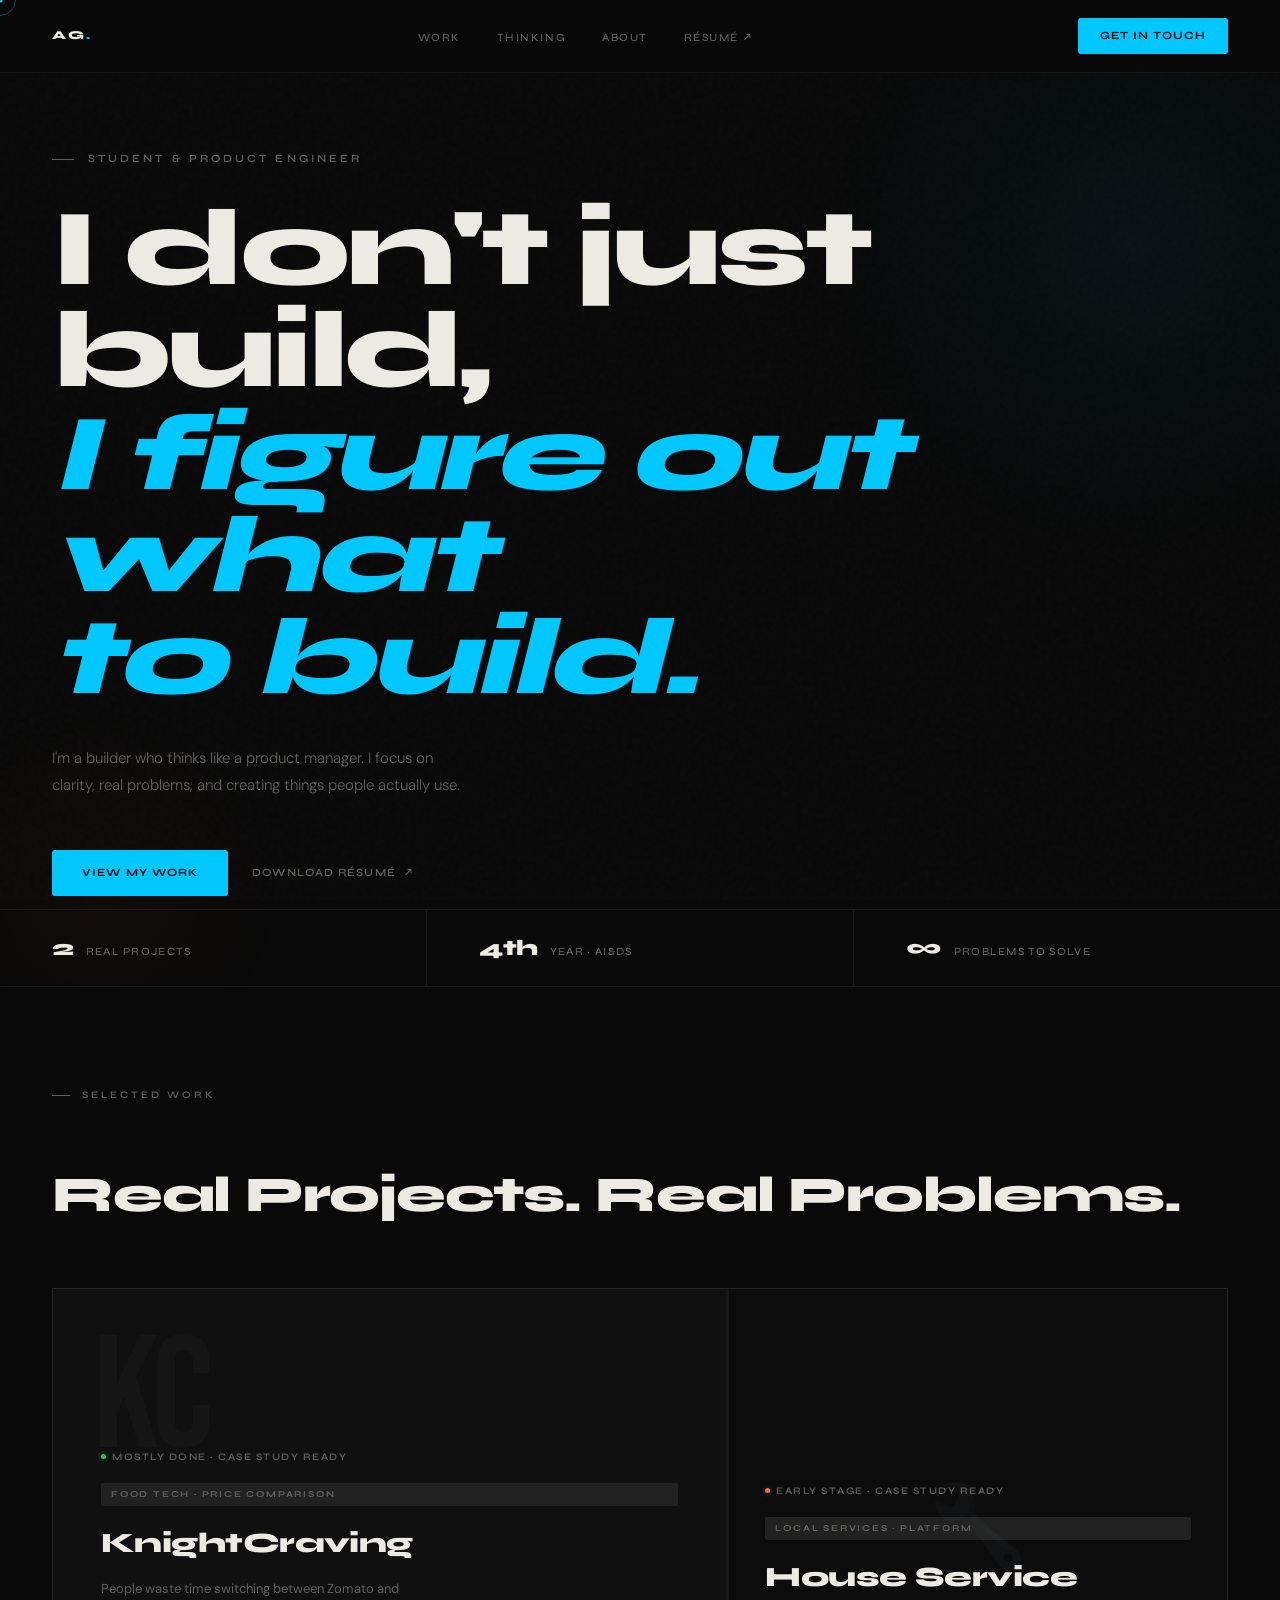
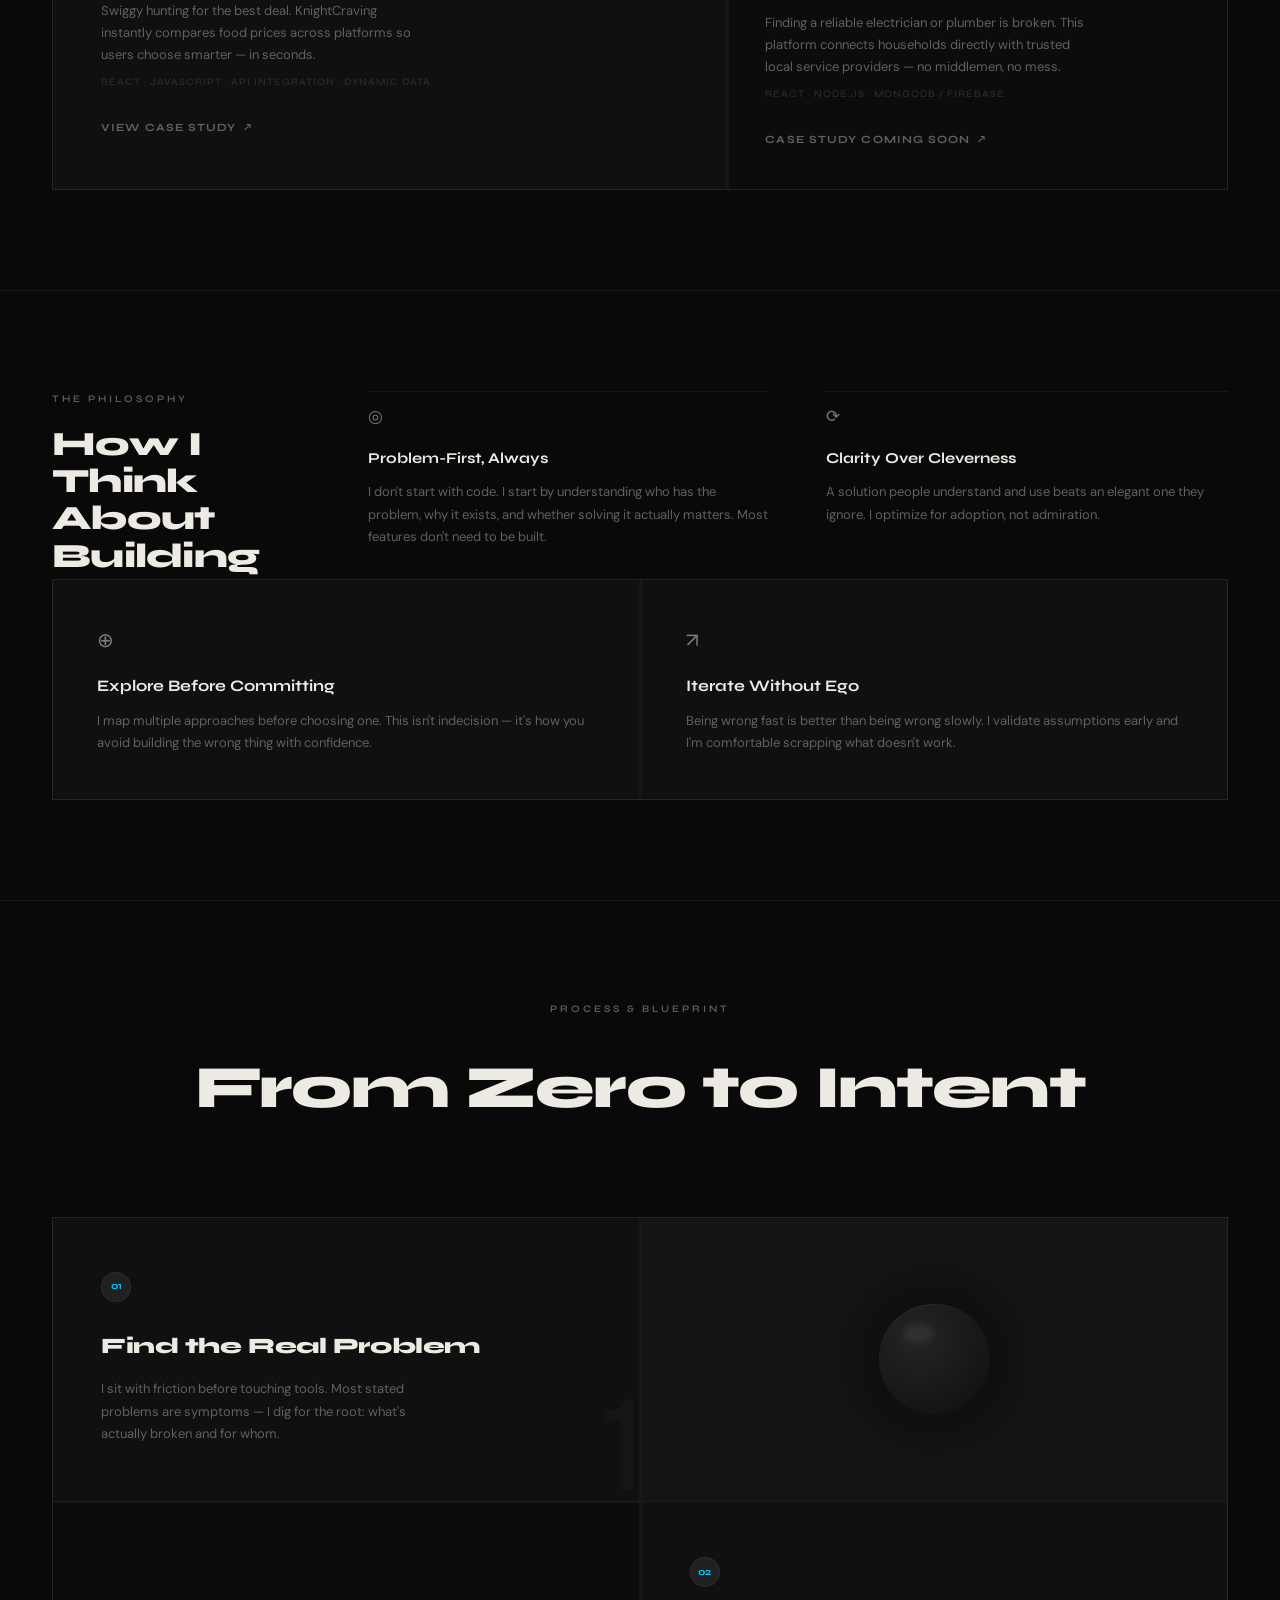
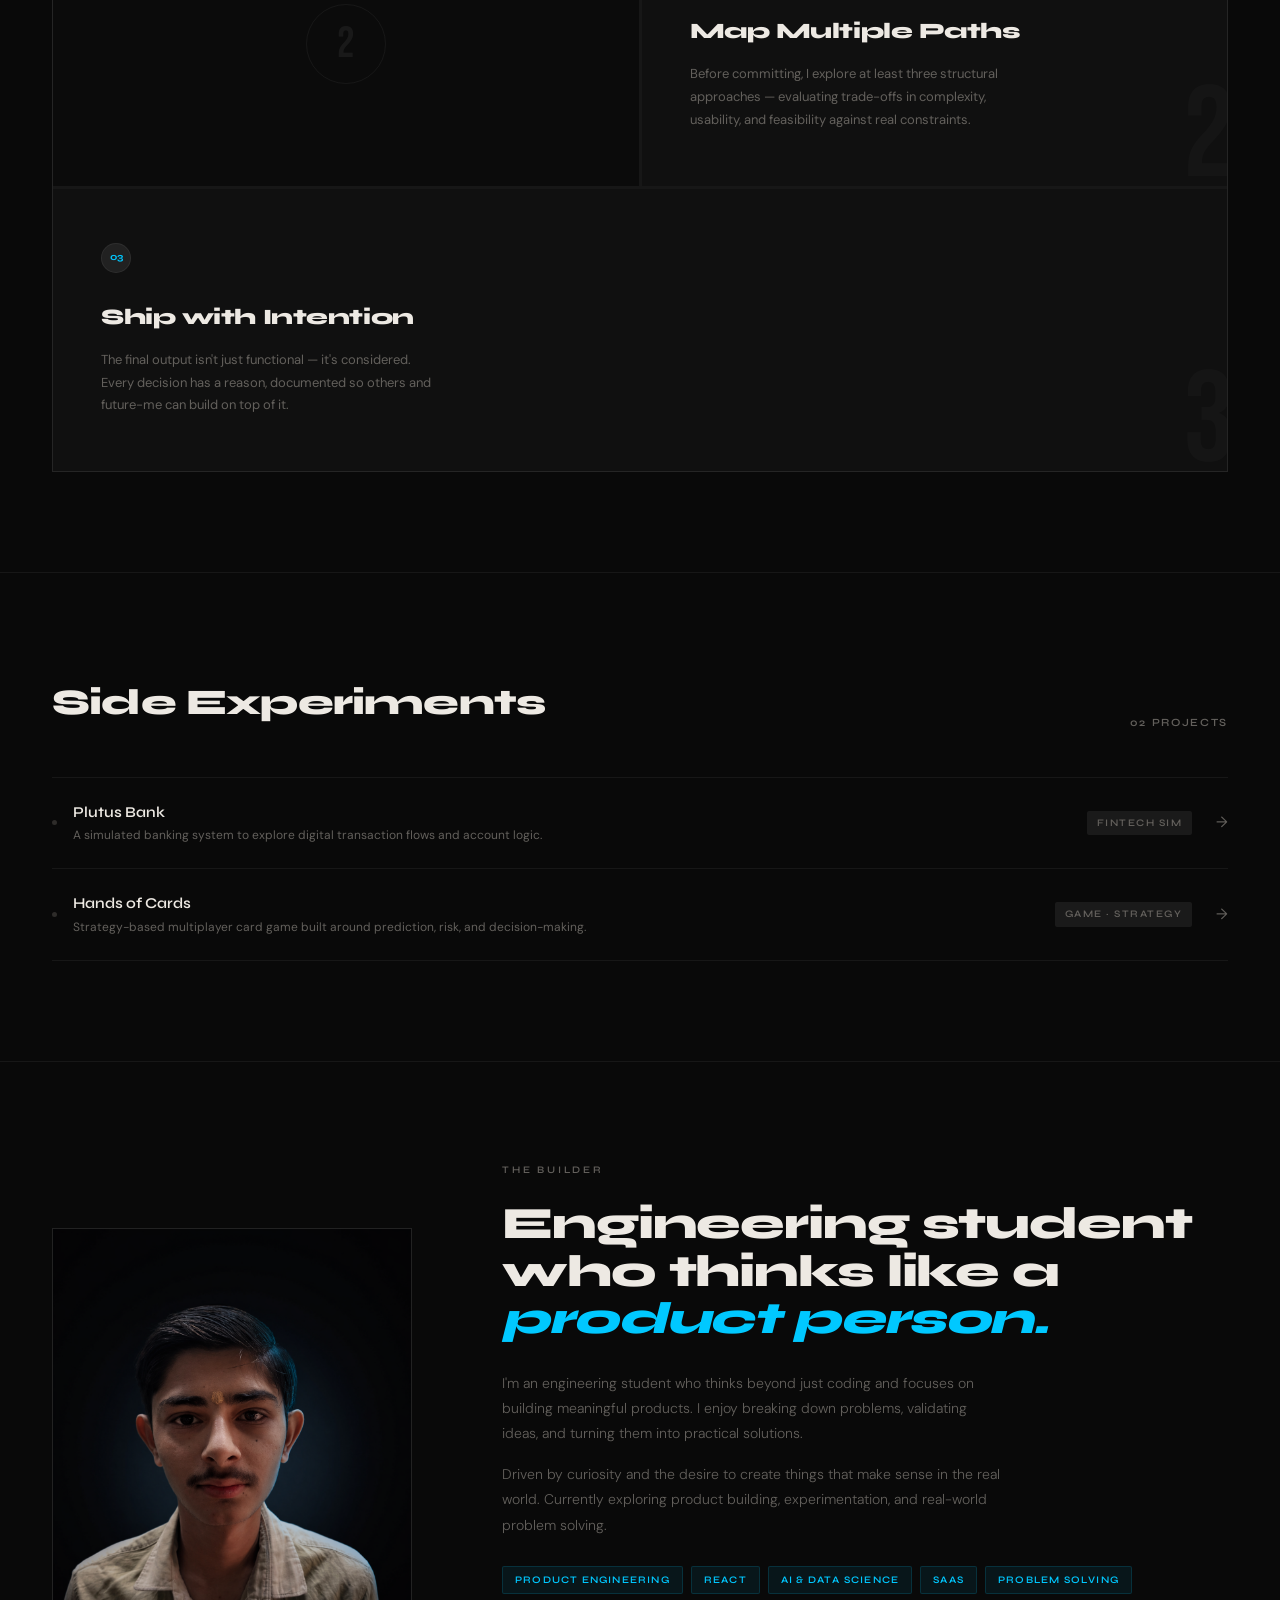
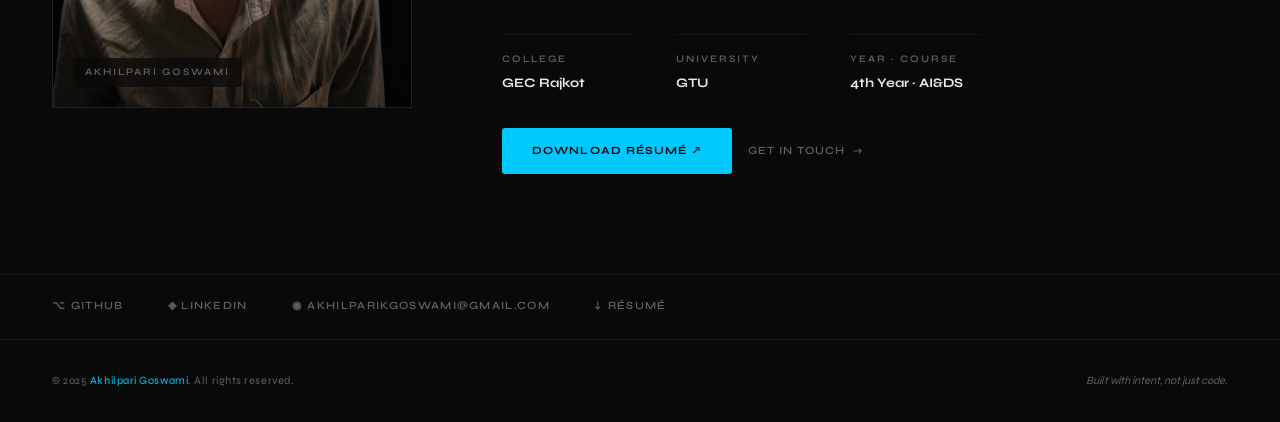
==== commit 8cfe0ab1: "updated profile picture and resume" ====
--- a/index.html
+++ b/index.html
@@ -516,7 +516,7 @@
     <li><a href="#work">Work</a></li>
     <li><a href="#thinking">Thinking</a></li>
     <li><a href="#about">About</a></li>
-    <li><a href="/resume.pdf" target="_blank" rel="noopener">Résumé ↗</a></li>
+    <li><a href="Assets/Akhilpari.pdf" target="_blank" rel="noopener">Résumé ↗</a></li>
   </ul>
   <a href="contact.html" target="_blank" rel="noopener noreferrer" class="nav-cta">Get in Touch</a>
 </nav>
@@ -535,7 +535,7 @@
   </p>
   <div class="hero-actions reveal d3">
     <a href="#work" class="btn-primary">View My Work</a>
-    <a href="/resume.pdf" target="_blank" rel="noopener" class="btn-ghost">Download Résumé <span class="arr">↗</span></a>
+    <a href="Assets/Akhilpari.pdf" target="_blank" rel="noopener" class="btn-ghost">Download Résumé <span class="arr">↗</span></a>
   </div>
   <div class="hero-stats reveal d4">
     <div class="hero-stat"><span class="stat-num">2</span><span class="stat-label">Real Projects</span></div>
@@ -677,7 +677,7 @@
 <section class="about" id="about">
   <div class="reveal">
     <div class="about-photo-wrap">
-      <img src="/Assets/home_page_photo.png" alt="Akhilpari Goswami" style="width:100%;height:100%;object-fit:cover;display:block;">
+      <img src="Assets/portfoilo_profile_picture2.png" alt="Akhilpari Goswami" style="width:100%;height:100%;object-fit:cover;display:block;">
       <div class="photo-label">Akhilpari Goswami</div>
     </div>
   </div>
@@ -699,7 +699,7 @@
       <div class="cred"><div class="cred-label">Year · Course</div><div class="cred-value">4th Year · AI&DS</div></div>
     </div>
     <div style="margin-top:36px;display:flex;gap:16px;flex-wrap:wrap;">
-      <a href="/resume.pdf" target="_blank" rel="noopener" class="btn-primary">Download Résumé ↗</a>
+      <a href="Assets/Akhilpari.pdf" target="_blank" rel="noopener" class="btn-primary">Download Résumé ↗</a>
       <a href="contact.html" target="_blank" rel="noopener noreferrer" class="btn-ghost">Get in Touch <span class="arr">→</span></a>
     </div>
   </div>
@@ -710,7 +710,7 @@
   <a href="https://github.com/AkhilpariGoswami" target="_blank" rel="noopener" class="social-link">⌥ GitHub</a>
   <a href="https://www.linkedin.com/in/akhilpari-goswami/" target="_blank" rel="noopener" class="social-link">◈ LinkedIn</a>
   <a href="mailto:akhilparikgoswami@gmail.com" class="social-link">◉ akhilparikgoswami@gmail.com</a>
-  <a href="/resume.pdf" target="_blank" rel="noopener" class="social-link">↓ Résumé</a>
+  <a href="Assets/Akhilpari.pdf" target="_blank" rel="noopener" class="social-link">↓ Résumé</a>
 </div>
 
 <!-- FOOTER -->
